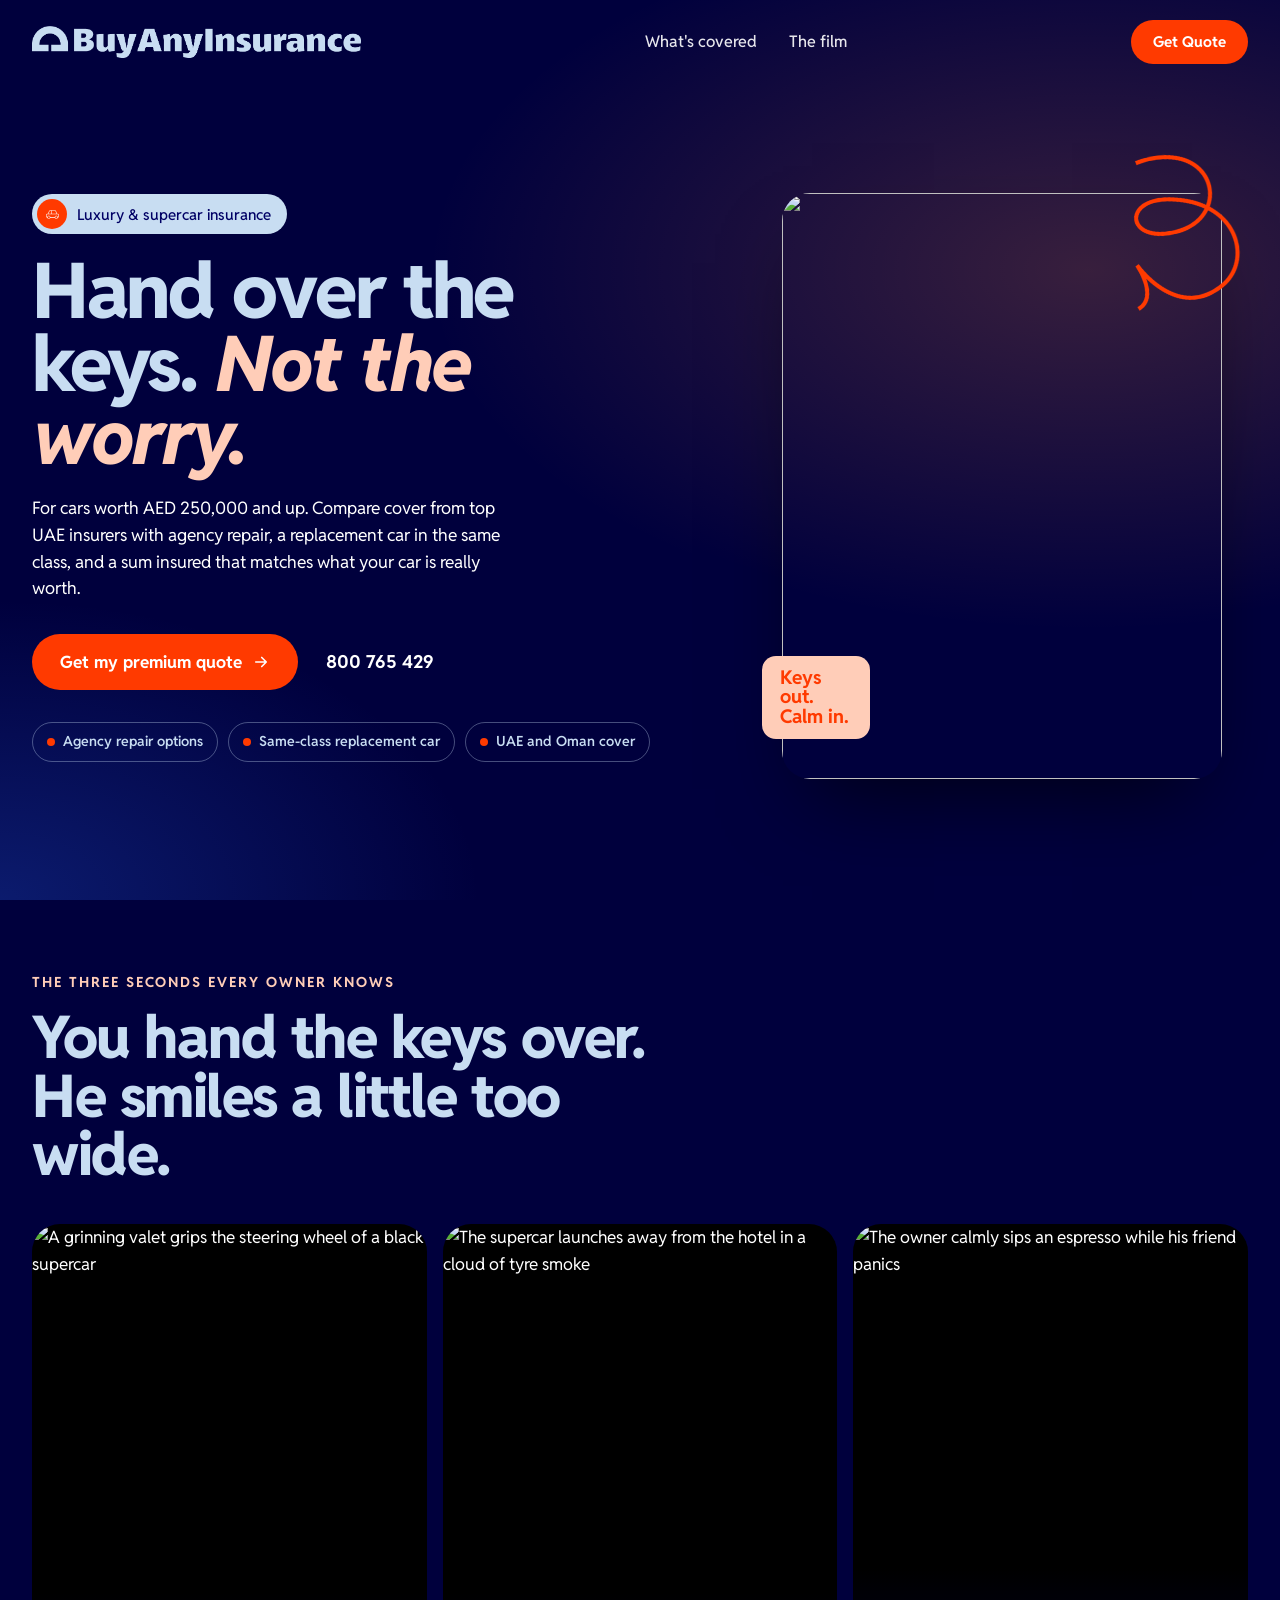
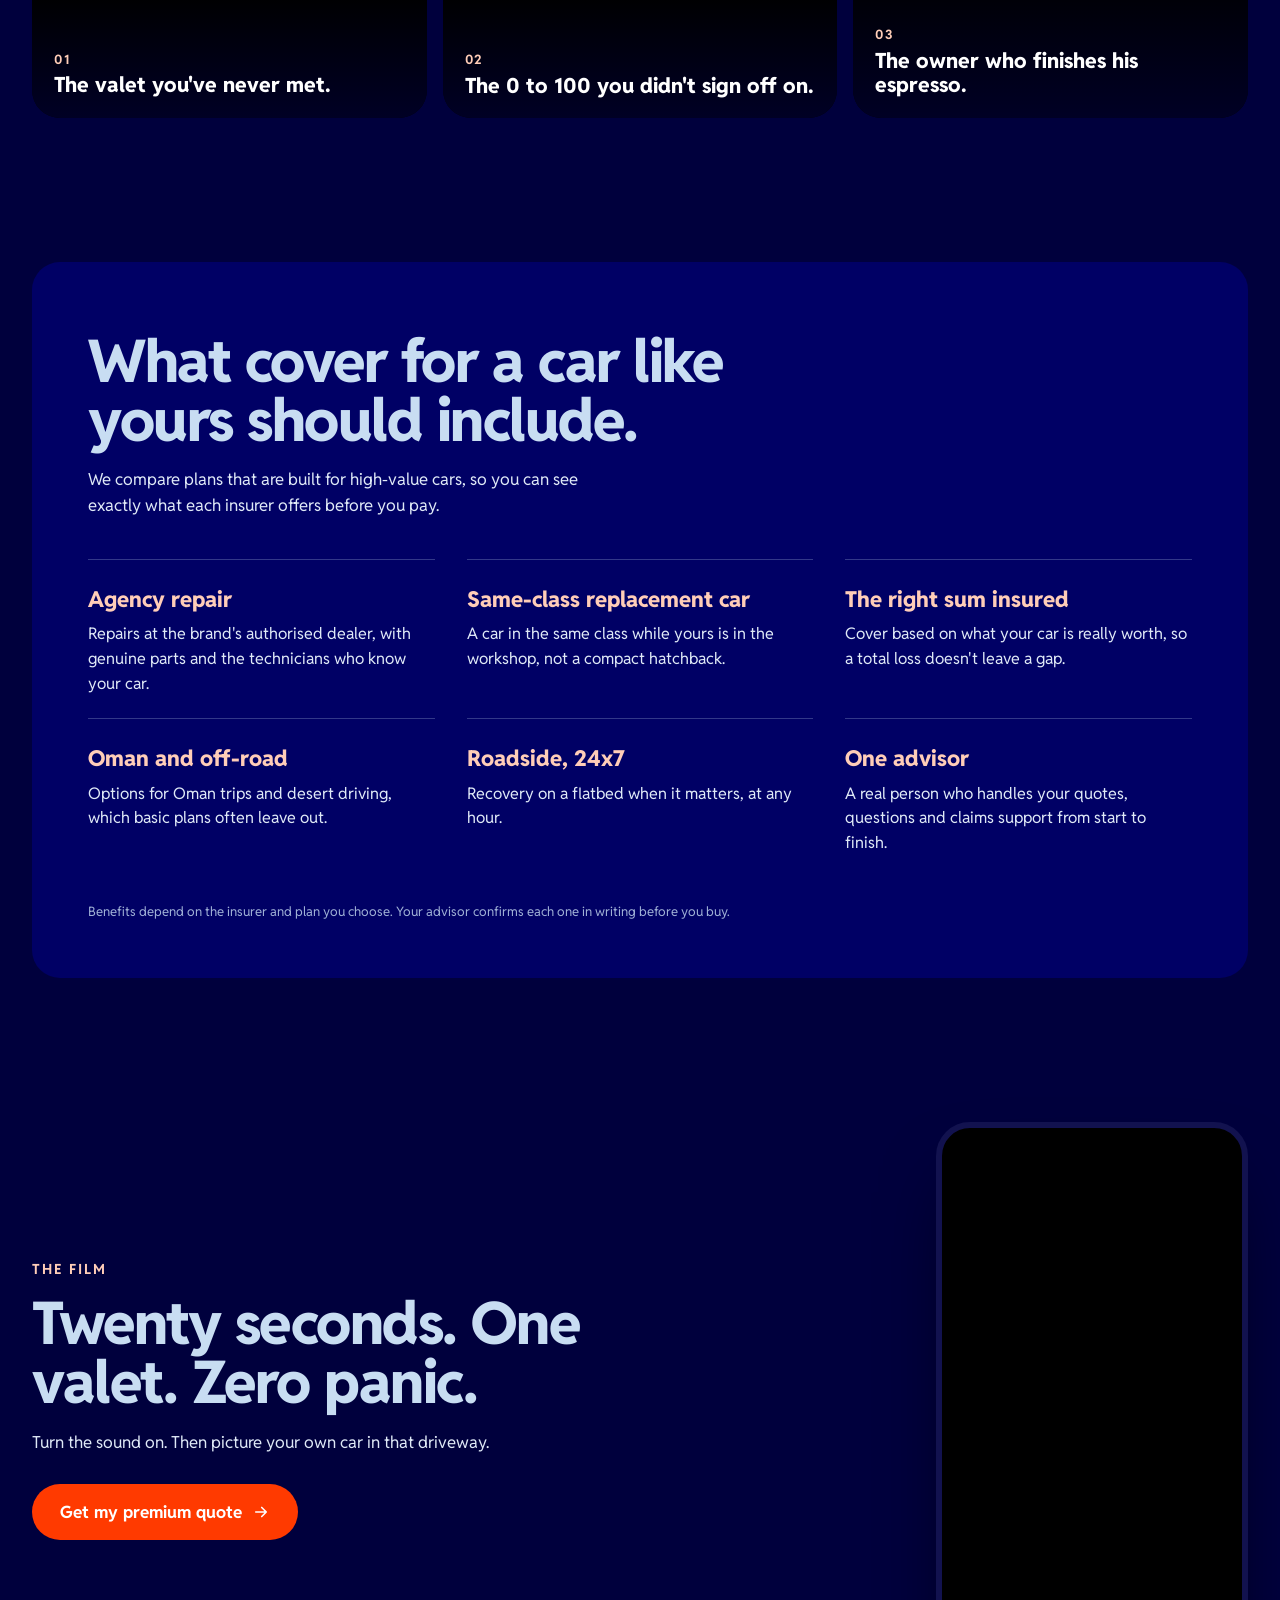
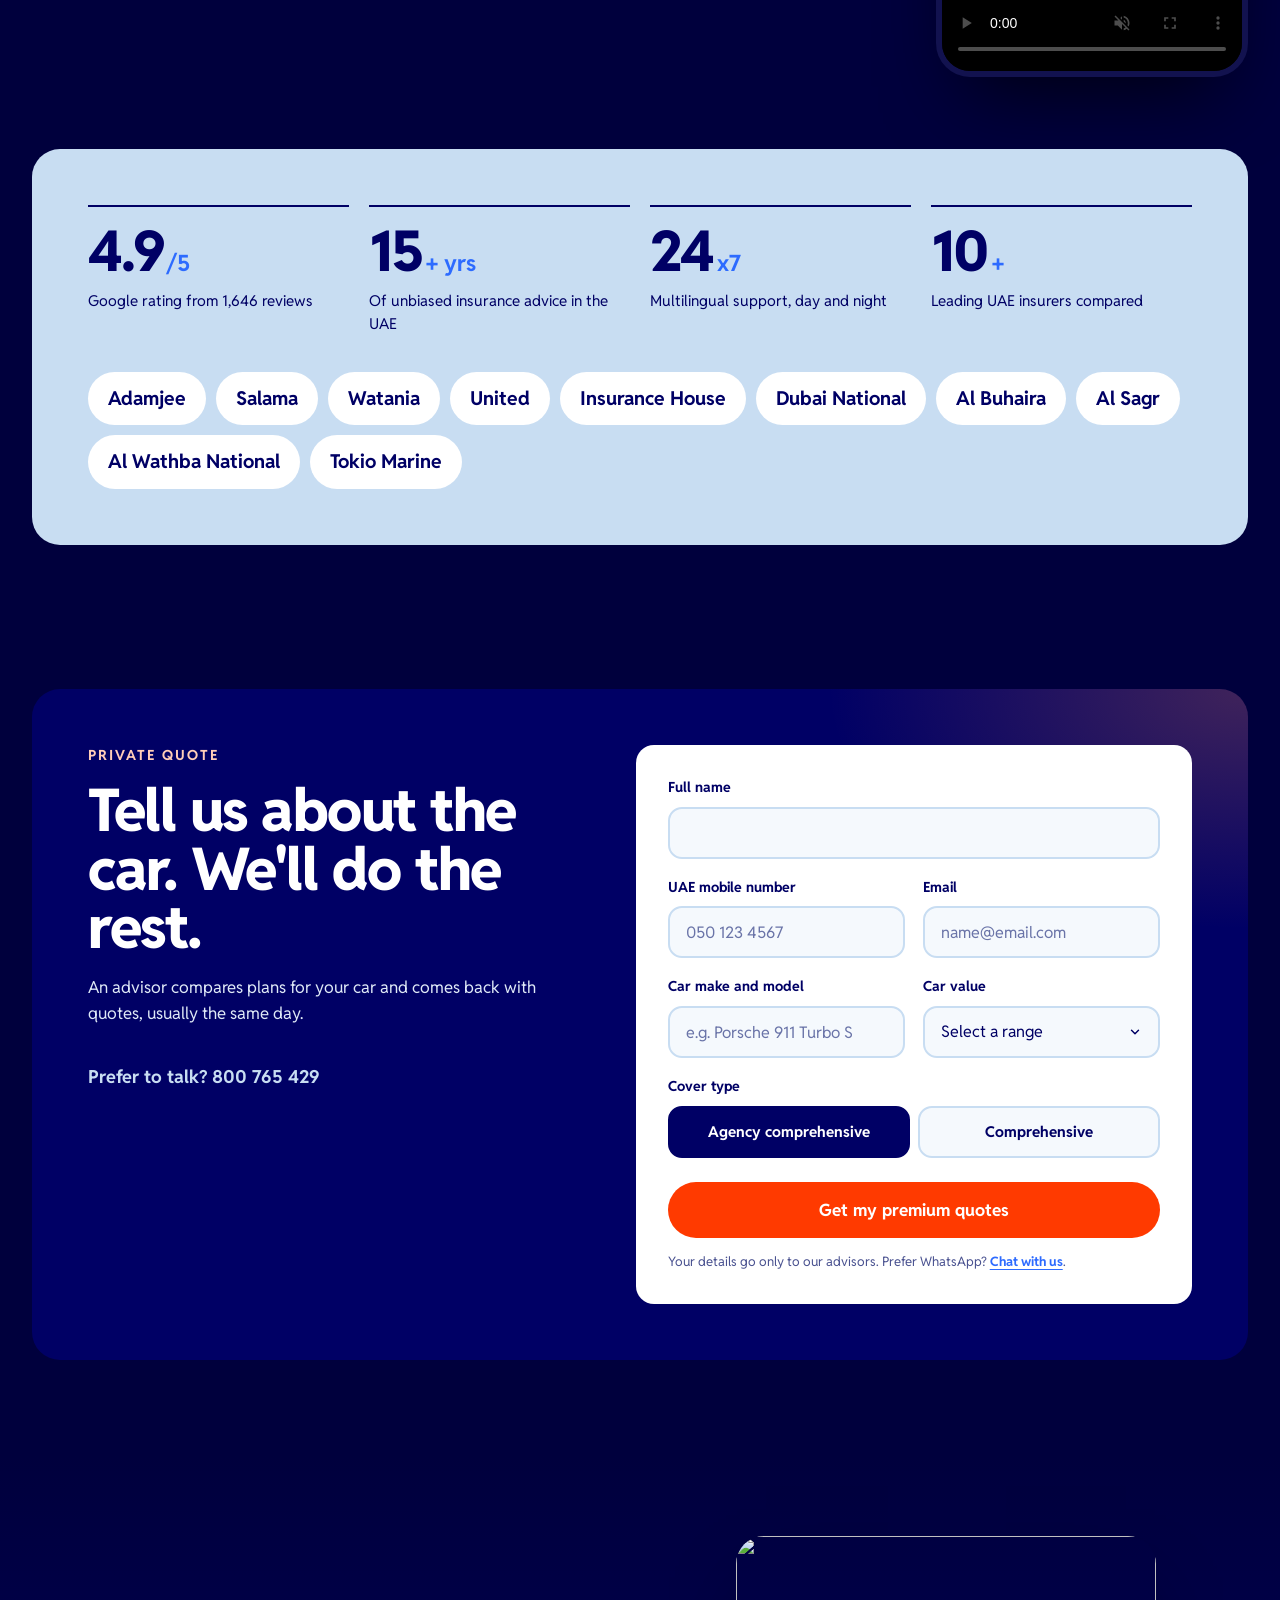
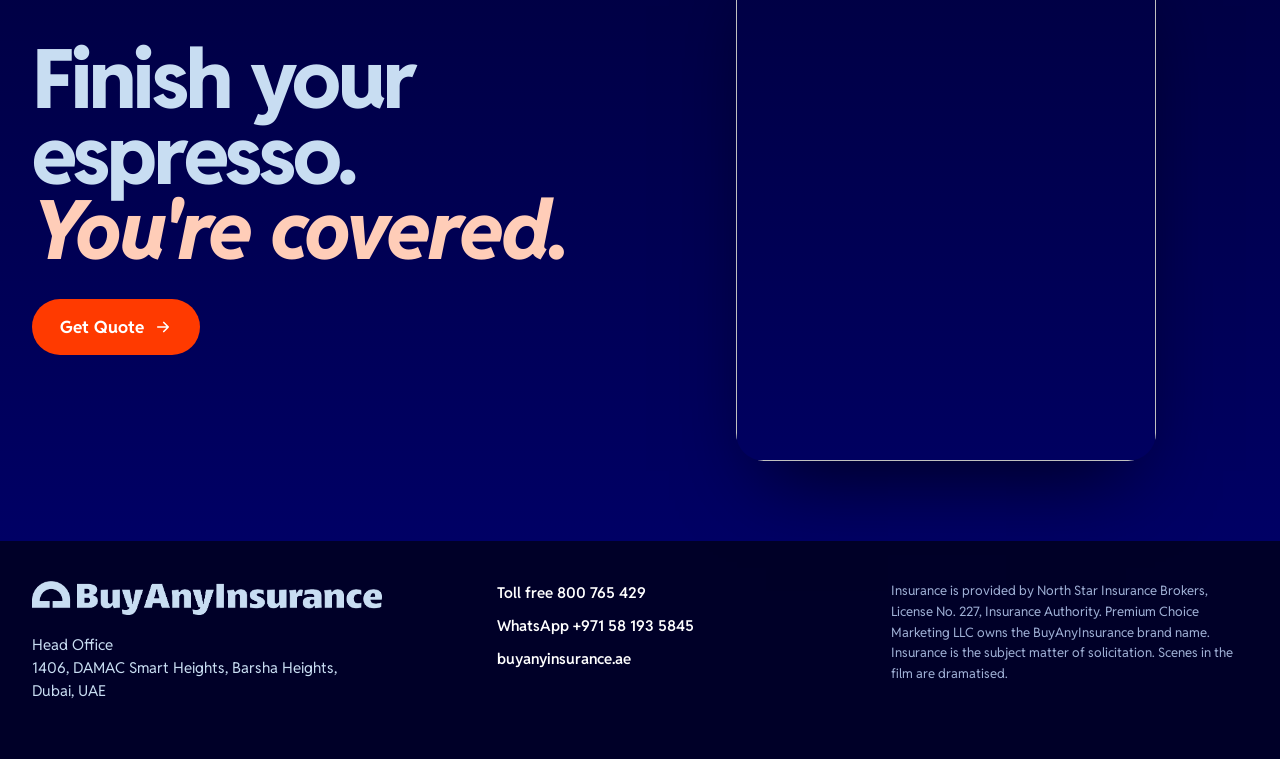
==== luxury-car-insurance.html @ db0222c8 "Add luxury car insurance landing page (/luxury-car-insurance) New 'The Valet' campaign page with car" ====
<!doctype html>
<html lang="en" class="no-js">
<head>
<!-- Google tag (GTM-KNGVK3FF) -->
<script async src="https://www.googletagmanager.com/gtm.js?id=GTM-KNGVK3FF"></script>
<script>
  window.dataLayer = window.dataLayer || [];
  function gtag(){dataLayer.push(arguments);}
  gtag('js', new Date());
</script>
<meta charset="utf-8">
<meta name="viewport" content="width=device-width, initial-scale=1">
<title>Luxury &amp; Supercar Insurance in the UAE | BuyAnyInsurance</title>
<meta name="description" content="Hand over the keys. Not the worry. Compare insurance for luxury and supercars in the UAE: agency repair, a same-class replacement car and cover at your car's real value. Toll free 800 765 429.">
<meta property="og:type" content="website">
<meta property="og:url" content="https://with.buyanyinsurance.ae/luxury-car-insurance">
<link rel="canonical" href="https://with.buyanyinsurance.ae/luxury-car-insurance">
<meta property="og:title" content="Hand over the keys. Not the worry. | BuyAnyInsurance">
<meta property="og:description" content="Insurance for luxury and supercars in the UAE, compared across top insurers. Toll free 800 765 429.">
<meta property="og:image" content="https://d2ol7oe51mr4n9.cloudfront.net/user_3Di5qPzoAHKv5CR6Y1cNTvrEu5O/bd5508d1-28f2-4401-8ead-2b58f5658aa9.webp">
<meta name="twitter:card" content="summary_large_image">
<meta name="theme-color" content="#00003d">
<link rel="icon" type="image/png" href="/brand/favicon.png">
<link rel="preconnect" href="https://d2ol7oe51mr4n9.cloudfront.net">
<link rel="preload" as="font" type="font/woff" href="/fonts/RedditSans-ExtraBold.woff" crossorigin>
<link rel="preload" as="font" type="font/woff" href="/fonts/RedditSans-Regular.woff" crossorigin>
<link rel="preload" as="image" href="https://d2ol7oe51mr4n9.cloudfront.net/user_3Di5qPzoAHKv5CR6Y1cNTvrEu5O/bd5508d1-28f2-4401-8ead-2b58f5658aa9.webp">
<link rel="stylesheet" href="/styles.css">
<link rel="stylesheet" href="/lux.css">
</head>
<body class="lux" data-utm-campaign="ca_nov10_luxvalet_en" data-utm-content="nov10_lux_en" data-utm-term="nov10">

<header class="nav">
  <div class="wrap nav-row">
    <a href="https://www.buyanyinsurance.ae/en" aria-label="BuyAnyInsurance home">
      <img class="nav-logo" src="/brand/logo-ice.png" alt="BuyAnyInsurance" width="1121" height="109">
    </a>
    <nav class="nav-links" aria-label="Sections">
      <a href="#cover">What's covered</a>
      <a href="#film">The film</a>
    </nav>
    <a class="nav-quote" href="#quote">Get Quote</a>
  </div>
</header>

<main>

  <!-- Hero -->
  <section class="lx-hero" aria-labelledby="hero-title">
    <div class="wrap lx-hero-grid">
      <div class="lx-hero-copy">
        <span class="chip chip--light"><span class="chip-ico chip-ico--orange"><i class="ico ico--car"></i></span>Luxury &amp; supercar insurance</span>
        <h1 id="hero-title" class="lx-h1">Hand over the keys. <em>Not the worry.</em></h1>
        <p class="lx-lede">For cars worth AED 250,000 and up. Compare cover from top UAE insurers with agency repair, a replacement car in the same class, and a sum insured that matches what your car is really worth.</p>
        <div class="hero-ctas">
          <a class="btn btn--orange" href="#quote">
            Get my premium quote
            <svg aria-hidden="true" width="18" height="18" viewBox="0 0 24 24" fill="none" stroke="currentColor" stroke-width="2.2" stroke-linecap="round" stroke-linejoin="round"><path d="M5 12h14M13 6l6 6-6 6"/></svg>
          </a>
          <a class="call" href="tel:800765429">800 765 429</a>
        </div>
        <ul class="lx-ticks" aria-label="Highlights">
          <li>Agency repair options</li>
          <li>Same-class replacement car</li>
          <li>UAE and Oman cover</li>
        </ul>
      </div>
      <div class="lx-hero-visual" aria-hidden="true">
        <img class="hero-loop lx-loop" src="/brand/loop.png" alt="" width="700" height="972">
        <div class="lx-portrait">
          <img src="https://d2ol7oe51mr4n9.cloudfront.net/user_3Di5qPzoAHKv5CR6Y1cNTvrEu5O/bd5508d1-28f2-4401-8ead-2b58f5658aa9.webp" alt="" width="752" height="1344">
        </div>
        <span class="tag tag--peach lx-tag">Keys out.<br>Calm in.</span>
      </div>
    </div>
  </section>

  <!-- The moment every owner knows -->
  <section class="block lx-moment">
    <div class="wrap">
      <p class="lx-kicker reveal">The three seconds every owner knows</p>
      <h2 class="lx-h2 reveal">You hand the keys over. He smiles a little too wide.</h2>
      <div class="lx-strip">
        <figure class="lx-frame reveal">
          <img src="https://d2ol7oe51mr4n9.cloudfront.net/user_3Di5qPzoAHKv5CR6Y1cNTvrEu5O/d583c5c6-d61a-45fc-b650-beae057633d9.webp" alt="A grinning valet grips the steering wheel of a black supercar" loading="lazy" width="752" height="1344">
          <figcaption><span>01</span>The valet you've never met.</figcaption>
        </figure>
        <figure class="lx-frame reveal">
          <img src="https://d2ol7oe51mr4n9.cloudfront.net/user_3Di5qPzoAHKv5CR6Y1cNTvrEu5O/272c4d5a-1eb8-48c1-afa6-aafc0ba076fa.webp" alt="The supercar launches away from the hotel in a cloud of tyre smoke" loading="lazy" width="752" height="1344">
          <figcaption><span>02</span>The 0 to 100 you didn't sign off on.</figcaption>
        </figure>
        <figure class="lx-frame reveal">
          <img src="https://d2ol7oe51mr4n9.cloudfront.net/user_3Di5qPzoAHKv5CR6Y1cNTvrEu5O/f05753b0-3a70-4898-8bfb-a7aa63692a84.webp" alt="The owner calmly sips an espresso while his friend panics" loading="lazy" width="752" height="1344">
          <figcaption><span>03</span>The owner who finishes his espresso.</figcaption>
        </figure>
      </div>
    </div>
  </section>

  <!-- What premium cover should include -->
  <section class="block" id="cover">
    <div class="wrap">
      <div class="card lx-cover reveal">
        <h2 class="lx-h2">What cover for a car like yours should include.</h2>
        <p class="lx-sub">We compare plans that are built for high-value cars, so you can see exactly what each insurer offers before you pay.</p>
        <ul class="lx-benefits">
          <li><h3>Agency repair</h3><p>Repairs at the brand's authorised dealer, with genuine parts and the technicians who know your car.</p></li>
          <li><h3>Same-class replacement car</h3><p>A car in the same class while yours is in the workshop, not a compact hatchback.</p></li>
          <li><h3>The right sum insured</h3><p>Cover based on what your car is really worth, so a total loss doesn't leave a gap.</p></li>
          <li><h3>Oman and off-road</h3><p>Options for Oman trips and desert driving, which basic plans often leave out.</p></li>
          <li><h3>Roadside, 24x7</h3><p>Recovery on a flatbed when it matters, at any hour.</p></li>
          <li><h3>One advisor</h3><p>A real person who handles your quotes, questions and claims support from start to finish.</p></li>
        </ul>
        <p class="lx-fine">Benefits depend on the insurer and plan you choose. Your advisor confirms each one in writing before you buy.</p>
      </div>
    </div>
  </section>

  <!-- The film -->
  <section class="block lx-film" id="film" aria-label="Campaign film">
    <div class="wrap lx-film-grid">
      <div class="reveal">
        <p class="lx-kicker">The film</p>
        <h2 class="lx-h2">Twenty seconds. One valet. Zero panic.</h2>
        <p class="lx-sub">Turn the sound on. Then picture your own car in that driveway.</p>
        <a class="btn btn--orange lx-film-cta" href="#quote">
          Get my premium quote
          <svg aria-hidden="true" width="18" height="18" viewBox="0 0 24 24" fill="none" stroke="currentColor" stroke-width="2.2" stroke-linecap="round" stroke-linejoin="round"><path d="M5 12h14M13 6l6 6-6 6"/></svg>
        </a>
      </div>
      <div class="lx-phone reveal">
        <video class="film" autoplay muted loop playsinline preload="none" controls
          poster="https://d2ol7oe51mr4n9.cloudfront.net/user_3Di5qPzoAHKv5CR6Y1cNTvrEu5O/bd5508d1-28f2-4401-8ead-2b58f5658aa9.webp"
          data-src="https://d2ol7oe51mr4n9.cloudfront.net/user_3Di5qPzoAHKv5CR6Y1cNTvrEu5O/5023f160-68fc-41ec-a952-eaa6c57b2f14.mp4"></video>
      </div>
    </div>
  </section>

  <!-- Proof -->
  <section class="block block--tight">
    <div class="wrap">
      <div class="card card--ice reveal">
        <dl class="proof lx-proof">
          <div><dt>4.9<small>/5</small></dt><dd>Google rating from 1,646 reviews</dd></div>
          <div><dt>15<small>+ yrs</small></dt><dd>Of unbiased insurance advice in the UAE</dd></div>
          <div><dt>24<small>x7</small></dt><dd>Multilingual support, day and night</dd></div>
          <div><dt>10<small>+</small></dt><dd>Leading UAE insurers compared</dd></div>
        </dl>
        <ul class="insurers lx-insurers">
          <li>Adamjee</li><li>Salama</li><li>Watania</li><li>United</li><li>Insurance House</li>
          <li>Dubai National</li><li>Al Buhaira</li><li>Al Sagr</li><li>Al Wathba National</li><li>Tokio Marine</li>
        </ul>
      </div>
    </div>
  </section>

  <!-- Quote -->
  <section class="block" id="quote">
    <div class="wrap">
      <div class="card lx-quote reveal">
        <div class="quote-copy">
          <p class="lx-kicker">Private quote</p>
          <h2 class="lx-h2">Tell us about the car. We'll do the rest.</h2>
          <p class="lx-sub">An advisor compares plans for your car and comes back with quotes, usually the same day.</p>
          <a class="call call--ice" href="tel:800765429">Prefer to talk? 800 765 429</a>
        </div>
        <form class="form" id="quote-form" data-product="luxury" novalidate>
          <div class="fields">
            <div class="field field--full"><label for="q-name">Full name</label><input id="q-name" name="name" autocomplete="name" required aria-describedby="err-name"><p class="field-error" id="err-name" hidden></p></div>
            <div class="field"><label for="q-phone">UAE mobile number</label><input id="q-phone" name="phone" type="tel" inputmode="tel" autocomplete="tel" placeholder="050 123 4567" maxlength="17" required aria-describedby="err-phone"><p class="field-error" id="err-phone" hidden></p></div>
            <div class="field"><label for="q-email">Email</label><input id="q-email" name="email" type="email" inputmode="email" autocomplete="email" autocapitalize="off" spellcheck="false" placeholder="name@email.com" maxlength="160" required aria-describedby="err-email"><p class="field-error" id="err-email" hidden></p></div>
            <div class="field"><label for="q-car">Car make and model</label><input id="q-car" name="car_make" autocomplete="off" placeholder="e.g. Porsche 911 Turbo S" maxlength="80" required aria-describedby="err-car"><p class="field-error" id="err-car" hidden></p></div>
            <div class="field"><label for="q-value">Car value</label>
              <select id="q-value" name="car_value" required aria-describedby="err-value">
                <option value="">Select a range</option>
                <option>AED 250k to 500k</option>
                <option>AED 500k to 1M</option>
                <option>AED 1M and above</option>
              </select>
              <p class="field-error" id="err-value" hidden></p></div>
            <fieldset class="field field--full cover-choice">
              <legend>Cover type</legend>
              <div class="seg">
                <label><input type="radio" name="cover" value="Agency comprehensive" checked><span>Agency comprehensive</span></label>
                <label><input type="radio" name="cover" value="Comprehensive"><span>Comprehensive</span></label>
              </div>
            </fieldset>
          </div>
          <p class="form-error" id="form-error" role="alert" hidden></p>
          <div class="form-done" id="form-done" role="status" hidden><h3>Thanks, we have your details.</h3><p>Your advisor will contact you shortly with quotes for your car. Need it faster? Call <a href="tel:800765429">800 765 429</a> or <a href="https://wa.me/971581935845" target="_blank" rel="noopener">WhatsApp us</a>.</p></div>
          <input type="text" name="_honey" class="hp" tabindex="-1" autocomplete="off" aria-hidden="true">
          <button type="submit" class="btn btn--orange btn--block" id="q-submit">Get my premium quotes</button>
          <p class="form-note">Your details go only to our advisors. Prefer WhatsApp? <a href="https://wa.me/971581935845" target="_blank" rel="noopener">Chat with us</a>.</p>
        </form>
      </div>
    </div>
  </section>

</main>

<footer class="footer lx-footer">
  <section class="lx-footer-hero">
    <div class="wrap footer-grid-top">
      <div>
        <p class="footer-title">Finish your espresso.<br><em>You're covered.</em></p>
        <a class="btn btn--orange" href="#quote">
          Get Quote
          <svg aria-hidden="true" width="18" height="18" viewBox="0 0 24 24" fill="none" stroke="currentColor" stroke-width="2.2" stroke-linecap="round" stroke-linejoin="round"><path d="M5 12h14M13 6l6 6-6 6"/></svg>
        </a>
      </div>
      <div class="lx-footer-card" aria-hidden="true">
        <img src="https://d2ol7oe51mr4n9.cloudfront.net/user_3Di5qPzoAHKv5CR6Y1cNTvrEu5O/f05753b0-3a70-4898-8bfb-a7aa63692a84.webp" alt="" loading="lazy" width="752" height="1344">
      </div>
    </div>
  </section>
  <div class="footer-base">
    <div class="wrap footer-grid">
      <div>
        <img class="foot-logo" src="/brand/logo-ice.png" alt="BuyAnyInsurance" width="1121" height="109">
        <p class="muted">Head Office<br>1406, DAMAC Smart Heights, Barsha Heights, Dubai, UAE</p>
      </div>
      <div class="foot-links">
        <a href="tel:800765429">Toll free 800 765 429</a>
        <a href="https://wa.me/971581935845" target="_blank" rel="noopener">WhatsApp +971 58 193 5845</a>
        <a href="https://www.buyanyinsurance.ae/en">buyanyinsurance.ae</a>
      </div>
      <p class="legal">Insurance is provided by North Star Insurance Brokers, License No. 227, Insurance Authority. Premium Choice Marketing LLC owns the BuyAnyInsurance brand name. Insurance is the subject matter of solicitation. Scenes in the film are dramatised.</p>
    </div>
  </div>
</footer>

<script src="/validate.js?v=2" defer></script>
<script src="/script.js?v=2" defer></script>
</body>
</html>
---- styles.css ----
/* ---------- Reddit Sans (brand typeface) ---------- */
@font-face { font-family: "Reddit Sans"; src: url("/fonts/RedditSans-Light.woff") format("woff"); font-weight: 300; font-display: swap; }
@font-face { font-family: "Reddit Sans"; src: url("/fonts/RedditSans-Regular.woff") format("woff"); font-weight: 400; font-display: swap; }
@font-face { font-family: "Reddit Sans"; src: url("/fonts/RedditSans-Italic.woff") format("woff"); font-weight: 400; font-style: italic; font-display: swap; }
@font-face { font-family: "Reddit Sans"; src: url("/fonts/RedditSans-Medium.woff") format("woff"); font-weight: 500; font-display: swap; }
@font-face { font-family: "Reddit Sans"; src: url("/fonts/RedditSans-SemiBold.woff") format("woff"); font-weight: 600; font-display: swap; }
@font-face { font-family: "Reddit Sans"; src: url("/fonts/RedditSans-Bold.woff") format("woff"); font-weight: 700; font-display: swap; }
@font-face { font-family: "Reddit Sans"; src: url("/fonts/RedditSans-ExtraBold.woff") format("woff"); font-weight: 800; font-display: swap; }
@font-face { font-family: "Reddit Sans"; src: url("/fonts/RedditSans-ExtraBoldItalic.woff") format("woff"); font-weight: 800; font-style: italic; font-display: swap; }
@font-face { font-family: "Reddit Sans"; src: url("/fonts/RedditSans-Black.woff") format("woff"); font-weight: 900; font-display: swap; }

/* ---------- brand palette ---------- */
:root {
  --navy: #000065;
  --blue: #2d6bff;
  --ice: #c8ddf2;
  --orange: #ff3a00;
  --peach: #ffcdb8;
  --lilac: #e1b5ff;
  --mint: #d2eeda;
  --green: #00c244;
  --forest: #0a5a3c;
  --maroon: #870a0a;
  --radius: 28px;
  --radius-sm: 18px;
  --font: "Reddit Sans", ui-sans-serif, system-ui, sans-serif;
}

*, *::before, *::after { box-sizing: border-box; }
[hidden] { display: none !important; }
html { scroll-behavior: smooth; }
body {
  margin: 0; background: #f4f8fd; color: var(--navy);
  font-family: var(--font); font-size: 17px; line-height: 1.55;
  -webkit-font-smoothing: antialiased; font-feature-settings: "tnum" 0;
}
img, video { display: block; max-width: 100%; }
a { color: inherit; text-decoration: none; }
h1, h2, h3, p, figure { margin: 0; }

.wrap { width: 100%; max-width: 1280px; margin: 0 auto; padding: 0 16px; position: relative; }
@media (min-width: 768px) { .wrap { padding: 0 32px; } }

/* ---------- type ---------- */
.h2 {
  font-weight: 800; font-size: clamp(34px, 4.6vw, 64px);
  line-height: 1; letter-spacing: -0.025em; max-width: 15ch;
}
.h2--light { color: var(--navy); }
.body-lg { margin-top: 20px; max-width: 40ch; font-size: 19px; }

/* ---------- icons (brand set, recoloured with CSS masks) ---------- */
.ico { display: inline-block; width: 1em; height: 1em; background: currentColor; -webkit-mask: var(--src) center / contain no-repeat; mask: var(--src) center / contain no-repeat; }
.ico--car { --src: url("/icons/car.svg"); }
.ico--airplane { --src: url("/icons/airplane.svg"); }
.ico--bike { --src: url("/icons/bike.svg"); }
.ico--yacht { --src: url("/icons/yacht.svg"); }
.ico--jetski { --src: url("/icons/jetski.svg"); }
.ico--wedding { --src: url("/icons/wedding.svg"); }
.ico--group { --src: url("/icons/group.svg"); }
.ico--heart { --src: url("/icons/heart.svg"); }

/* ---------- chips, tags, buttons ---------- */
.chip {
  display: inline-flex; align-items: center; gap: 10px; height: 40px; padding: 0 16px 0 5px;
  border-radius: 999px; font-size: 15px; font-weight: 500;
}
.chip--light { background: var(--ice); color: var(--navy); }
.chip-ico { width: 30px; height: 30px; border-radius: 50%; display: grid; place-items: center; font-size: 19px; }
.chip-ico--orange { background: var(--orange); color: #fff; }

.tag {
  display: inline-block; padding: 12px 18px; border-radius: 14px;
  font-weight: 700; font-size: 19px; line-height: 1.05; max-width: 9ch;
}
.tag--peach { background: var(--peach); color: var(--orange); }

.btn {
  display: inline-flex; align-items: center; justify-content: center; gap: 10px;
  height: 56px; padding: 0 28px; border: 0; border-radius: 999px; cursor: pointer;
  font: inherit; font-size: 17px; font-weight: 700;
  transition: transform 0.2s, background 0.2s, color 0.2s;
}
.btn svg { transition: transform 0.3s; }
.btn:hover { transform: translateY(-1px); }
.btn:hover svg { transform: translateX(4px); }
.btn:active { transform: translateY(1px); }
.btn--orange { background: var(--orange); color: #fff; }
.btn--orange:hover { background: #ff5a26; }
.btn--navy { background: var(--navy); color: #fff; }
.btn--navy:hover { background: #1a1a8a; }
.btn--block { width: 100%; }

.call { display: inline-flex; align-items: center; min-height: 44px; font-weight: 700; font-size: 18px; font-variant-numeric: tabular-nums; }
.call { background-image: linear-gradient(currentColor, currentColor); background-size: 0% 2px; background-position: 0 85%; background-repeat: no-repeat; transition: background-size 0.3s; }
.call:hover { background-size: 100% 2px; }
.call--ice { margin-top: 28px; color: var(--ice); }

/* ---------- nav ---------- */
.nav { position: absolute; inset: 0 0 auto 0; z-index: 30; color: #fff; }
.nav-row { height: 84px; display: flex; align-items: center; justify-content: space-between; gap: 20px; }
.nav-logo { height: 24px; width: auto; }
@media (min-width: 768px) { .nav-logo { height: 32px; } }
.nav-links { display: none; gap: 32px; font-size: 16px; font-weight: 500; }
.nav-links a { opacity: 0.9; } .nav-links a:hover { opacity: 1; text-decoration: underline; text-underline-offset: 6px; }
@media (min-width: 900px) { .nav-links { display: flex; } }
.nav-quote {
  white-space: nowrap; flex-shrink: 0;
  display: inline-flex; align-items: center; height: 44px; padding: 0 22px; border-radius: 999px;
  background: var(--navy); color: #fff; font-weight: 700; font-size: 15px; transition: background 0.2s;
}
.nav-quote:hover { background: var(--orange); }

/* ---------- hero: brand layout ---------- */
.footer-stage { position: relative; overflow: hidden; isolation: isolate; }
.layer { position: absolute; inset: 0; width: 100%; height: 100%; object-fit: cover; object-position: center 40%; }
.layer--bg { z-index: 0; }

.hero { position: relative; background: var(--blue); overflow: hidden; }
.hero-grid {
  display: grid; gap: 56px; align-items: center;
  padding-top: 120px; padding-bottom: 72px; min-height: min(100svh, 940px);
}
@media (min-width: 1000px) { .hero-grid { grid-template-columns: 0.9fr 1.1fr; gap: 48px; padding-top: 112px; } }
.hero-h1 {
  margin-top: 20px; font-weight: 800; font-size: clamp(46px, 6.2vw, 96px);
  line-height: 0.94; letter-spacing: -0.03em; max-width: 11ch; color: var(--ice);
}
.hero-lede { margin-top: 22px; max-width: 36ch; font-size: clamp(17px, 1.4vw, 20px); color: #fff; }
.hero-ctas { margin-top: 32px; display: flex; flex-wrap: wrap; align-items: center; gap: 14px 28px; }
.hero .call { color: #fff; }

.hero-visual { position: relative; padding: 88px 0 56px; }
.hero-card {
  position: relative; z-index: 1; aspect-ratio: 16 / 10; border-radius: var(--radius); overflow: hidden;
  background: var(--navy); box-shadow: 0 30px 60px -30px rgba(0,0,60,0.6);
}
.hero-card img { width: 100%; height: 100%; object-fit: cover; object-position: center 45%; }
.hero-loop { position: absolute; z-index: 3; width: clamp(64px, 8.5vw, 124px); height: auto; right: 5%; top: 0; pointer-events: none; transform: rotate(-8deg); animation: loop-in 1s cubic-bezier(.2,.7,.2,1) 0.2s both; }
@keyframes loop-in { from { opacity: 0; transform: rotate(-20deg) scale(0.85); } to { opacity: 1; transform: rotate(-8deg) scale(1); } }
.hero-tag { position: absolute; z-index: 2; left: -18px; top: 36%; }
.hero-chip { position: absolute; z-index: 2; right: 24px; bottom: 28px; box-shadow: 0 10px 24px -12px rgba(0,0,60,0.6); }
.tag--navy { background: var(--navy); color: var(--peach); }
@media (max-width: 999px) {
  .hero-visual { padding: 52px 0 40px; }
  .hero-tag { left: -6px; top: auto; bottom: 64px; font-size: 16px; }
  .hero-loop { width: 60px; right: 18px; top: 0; }
}

/* ---------- blocks and cards ---------- */
.block { padding: 48px 0; }
@media (min-width: 900px) { .block { padding: 72px 0; } }
.block--tight { padding-top: 0; }

.card { position: relative; border-radius: var(--radius); padding: 32px 24px; overflow: hidden; }
@media (min-width: 768px) { .card { padding: 56px; } }
.card--ice { background: var(--ice); color: var(--navy); }
.card--blue { background: var(--blue); color: var(--ice); }
.card--mint { background: var(--mint); color: var(--forest); }
.card--peach { background: var(--peach); color: var(--navy); }
.card--lilac { background: var(--lilac); color: var(--forest); }
.card--navy { background: var(--navy); color: #fff; }

/* statement */
.statement-card { min-height: 520px; }
.statement { position: relative; z-index: 1; font-weight: 800; font-size: clamp(44px, 7vw, 108px); line-height: 0.95; letter-spacing: -0.035em; }
.proof { position: relative; z-index: 1; margin: 64px 0 0; display: grid; grid-template-columns: repeat(2, 1fr); gap: 28px 20px; }
@media (min-width: 900px) { .proof { grid-template-columns: repeat(4, 1fr); } }
.proof div { border-top: 2px solid var(--navy); padding-top: 16px; }
.proof dt { font-weight: 800; font-size: clamp(40px, 4.4vw, 64px); line-height: 1; letter-spacing: -0.03em; font-variant-numeric: tabular-nums; }
.proof dt small { font-size: 0.4em; font-weight: 700; letter-spacing: 0; margin: 0 3px; color: var(--blue); }
.proof dd { margin: 10px 0 0; max-width: 24ch; font-size: 15px; }

/* doodle (brand element), drawn on scroll */
.doodle { position: absolute; pointer-events: none; }
.doodle path { stroke: var(--orange); stroke-width: 48; stroke-dasharray: 1; stroke-dashoffset: var(--draw, 0); }
.doodle--quote { width: clamp(180px, 18vw, 260px); left: auto; right: -40px; bottom: -150px; z-index: 0; }
@media (max-width: 767px) { .statement { font-size: 38px; } }

/* film */
.film-head { margin-bottom: 36px; }
.film-frame {
  box-shadow: 0 30px 60px -30px rgba(0,0,60,0.45);
  position: relative; width: min(1216px, calc(100% - 32px)); margin: 0 auto;
  aspect-ratio: 16 / 9; overflow: hidden; border-radius: var(--radius); background: var(--navy);
  clip-path: inset(var(--mask, 10%) round var(--radius));
}
@media (min-width: 768px) { .film-frame { width: min(1216px, calc(100% - 64px)); } }
.film { width: 100%; height: 100%; object-fit: cover; }

/* steps */
.steps { list-style: none; margin: 36px 0 0; padding: 0; display: grid; gap: 16px; }
@media (min-width: 900px) { .steps { grid-template-columns: repeat(3, 1fr); } }
.steps .card { min-height: 300px; display: flex; flex-direction: column; justify-content: space-between; gap: 40px; padding: 32px; }
.step-n { font-weight: 800; font-size: 22px; font-variant-numeric: tabular-nums; }
.steps h3 { font-weight: 800; font-size: clamp(28px, 2.6vw, 38px); line-height: 1; letter-spacing: -0.02em; }
.steps p { margin-top: 12px; font-size: 16px; max-width: 32ch; }

/* why */
.why-grid { display: grid; gap: 16px; }
@media (min-width: 1000px) { .why-grid { grid-template-columns: 1fr 1.25fr; } }
.card--art { padding: 0; align-self: stretch; min-height: 0; aspect-ratio: 1 / 1; background: linear-gradient(180deg, #2b6cfe 50%, #000266 50%); }
@media (min-width: 1000px) { .card--art { aspect-ratio: auto; } }
.card--art img { width: 100%; height: 100%; object-fit: contain; object-position: center; }
.card--art figcaption { position: absolute; left: 32px; top: 28px; color: var(--navy); font-weight: 800; font-size: clamp(32px, 3.4vw, 48px); line-height: 0.95; letter-spacing: -0.02em; }
.why-list { list-style: none; margin: 40px 0 0; padding: 0; display: grid; gap: 0; }
@media (min-width: 640px) { .why-list { grid-template-columns: 1fr 1fr; column-gap: 32px; } }
.why-list li { padding: 20px 0; border-top: 1px solid rgba(200,221,242,0.3); }
.why-list h3 { font-weight: 800; font-size: 22px; color: var(--ice); }
.why-list p { margin-top: 6px; font-size: 16px; color: #dfe9f7; }

/* insurers */
.insurers { list-style: none; margin: 40px 0 0; padding: 0; display: flex; flex-wrap: wrap; gap: 10px; }
.insurers li { padding: 12px 20px; border-radius: 999px; background: rgba(255,255,255,0.55); font-weight: 700; font-size: clamp(16px, 1.5vw, 20px); color: var(--forest); }

/* quote */
.quote-card { display: grid; gap: 40px; align-items: start; }
@media (min-width: 1000px) { .quote-card { grid-template-columns: 1fr 1.15fr; gap: 64px; } }
.quote-copy { position: relative; z-index: 1; }
.quote-card .h2 { color: #fff; }
.form { position: relative; z-index: 1; background: #fff; color: var(--navy); border-radius: var(--radius-sm); padding: 24px; }
@media (min-width: 768px) { .form { padding: 32px; } }
.fields { display: grid; gap: 18px; }
@media (min-width: 560px) { .fields { grid-template-columns: 1fr 1fr; } }
.field { display: flex; flex-direction: column; gap: 8px; }
.field label { font-size: 14px; font-weight: 700; }
.field input, .field select {
  height: 52px; width: 100%; padding: 0 16px; border-radius: 14px;
  border: 2px solid var(--ice); background: #f5f9fd; color: var(--navy);
  font: inherit; font-size: 16px; outline: none; transition: border-color 0.2s, box-shadow 0.2s;
}
.field input::placeholder { color: #6a74a8; }
.field input:focus, .field select:focus { border-color: var(--blue); box-shadow: 0 0 0 3px rgba(45,107,255,0.25); }
.form-error { margin-top: 14px; font-size: 14px; color: var(--maroon); font-weight: 600; }
.form .btn { margin-top: 24px; }
.form-note { margin-top: 14px; font-size: 13px; color: #4a5290; }

/* ---------- footer ---------- */
.footer { position: relative; margin-top: 48px; color: #fff; }
.footer-hero { background: var(--blue); }
.footer-grid-top { display: grid; gap: 40px; align-items: center; padding-top: 80px; padding-bottom: 80px; }
@media (min-width: 1000px) { .footer-grid-top { grid-template-columns: 1fr 1.1fr; gap: 64px; } }
.footer-title { font-weight: 800; font-size: clamp(44px, 6.4vw, 100px); line-height: 0.92; letter-spacing: -0.035em; color: var(--ice); margin-bottom: 32px; }
.footer-card { aspect-ratio: 16 / 10; border-radius: var(--radius); overflow: hidden; box-shadow: 0 30px 60px -30px rgba(0,0,60,0.6); }
.footer-card img { width: 100%; height: 100%; object-fit: cover; object-position: center 40%; }
.footer-base { background: var(--navy); }
.footer-grid { display: grid; gap: 36px; padding-top: 40px; padding-bottom: 56px; }
@media (min-width: 900px) { .footer-grid { grid-template-columns: 1.2fr 1fr 1fr; } }
.foot-logo { height: 34px; width: auto; }
.muted { margin-top: 18px; max-width: 34ch; font-size: 15px; color: var(--ice); }
.foot-links { display: grid; gap: 10px; align-content: start; font-size: 15px; font-weight: 600; }
.foot-links a:hover { text-decoration: underline; }
.legal { font-size: 13px; line-height: 1.6; color: #9fb0d6; }

/* ---------- reveal ---------- */
.reveal { transform: translateY(28px); opacity: 0.001; transition: transform 0.9s cubic-bezier(.2,.7,.2,1), opacity 0.9s; }
.reveal.is-in, .no-js .reveal { transform: none; opacity: 1; }

@media (prefers-reduced-motion: reduce) {
  html { scroll-behavior: auto; }
  .reveal { transform: none !important; opacity: 1 !important; transition: none; }
  [data-parallax-title] { transform: none !important; }
  .film-frame { clip-path: inset(0 round var(--radius)) !important; }
  .doodle path { stroke-dashoffset: 0 !important; }
  .hero-loop { animation: none; }
  .tile:hover, .btn:hover { transform: none; }
}

/* ---------- form states ---------- */
.hp { position: absolute; left: -9999px; width: 1px; height: 1px; opacity: 0; }
.form-done { padding: 8px 0; }
.form-done h3 { font-weight: 800; font-size: 28px; line-height: 1.1; color: var(--navy); }
.form-done p { margin-top: 10px; font-size: 16px; }
.form-done a, .form-note a { color: var(--blue); font-weight: 700; text-decoration: underline; text-underline-offset: 3px; }
.btn[disabled] { opacity: 0.7; cursor: progress; }

/* ---------- quote form: full-width fields and cover toggle ---------- */
@media (min-width: 560px) { .field--full { grid-column: 1 / -1; } }
.cover-choice { border: 0; margin: 0; padding: 0; min-width: 0; }
.cover-choice legend { font-size: 14px; font-weight: 700; padding: 0; margin-bottom: 8px; }
.seg { display: grid; grid-template-columns: 1fr 1fr; gap: 8px; }
.seg label { position: relative; cursor: pointer; }
.seg input { position: absolute; opacity: 0; inset: 0; }
.seg span {
  display: flex; align-items: center; justify-content: center; height: 52px; border-radius: 14px;
  border: 2px solid var(--ice); background: #f5f9fd; color: var(--navy); font-weight: 700; font-size: 16px;
  transition: background 0.2s, border-color 0.2s, color 0.2s;
}
.seg input:checked + span { background: var(--navy); border-color: var(--navy); color: #fff; }
.seg input:focus-visible + span { box-shadow: 0 0 0 3px rgba(45,107,255,0.35); }

/* ---------- field validation ---------- */
.field-error { margin: 2px 0 0; font-size: 13px; font-weight: 600; color: #b3261e; line-height: 1.35; }
.field-error button { padding: 0; border: 0; background: none; font: inherit; color: var(--blue); text-decoration: underline; text-underline-offset: 3px; cursor: pointer; }
.field input[aria-invalid="true"] { border-color: #d93025; background: #fff6f5; }
.field input[aria-invalid="true"]:focus { box-shadow: 0 0 0 3px rgba(217,48,37,0.2); }
---- lux.css ----
/* Luxury landing page (/luxury-car-insurance). Builds on styles.css with a darker, golden-hour palette. */
.lux { --night: #00003d; --night-2: #000065; --warm: #ffcdb8; background: var(--night); color: #fff; }
.lux .nav-quote { background: var(--orange); }
.lux .nav-quote:hover { background: #ff5a26; }

.lx-kicker { font-size: 14px; font-weight: 700; letter-spacing: 0.14em; text-transform: uppercase; color: var(--warm); }
.lx-h2 { margin-top: 14px; font-weight: 800; font-size: clamp(34px, 4.6vw, 64px); line-height: 1; letter-spacing: -0.025em; max-width: 17ch; }
.lx-sub { margin-top: 18px; max-width: 46ch; font-size: clamp(16px, 1.3vw, 19px); color: #dfe9f7; }
.lx-h1 em, .lx-footer .footer-title em { font-style: italic; font-weight: 800; color: var(--warm); }

/* hero */
.lx-hero { position: relative; overflow: hidden; background:
  radial-gradient(1100px 600px at 85% 30%, rgba(255,140,60,0.22), transparent 60%),
  radial-gradient(800px 500px at 0% 100%, rgba(45,107,255,0.25), transparent 60%), var(--night); }
.lx-hero-grid { display: grid; gap: 40px; align-items: center; padding-top: 112px; padding-bottom: 64px; min-height: min(100svh, 980px); }
@media (min-width: 1000px) { .lx-hero-grid { grid-template-columns: 1.15fr 0.85fr; gap: 56px; padding-top: 120px; } }
.lx-h1 { margin-top: 20px; font-weight: 800; font-size: clamp(44px, 6vw, 92px); line-height: 0.95; letter-spacing: -0.03em; max-width: 12ch; color: var(--ice); }
.lx-lede { margin-top: 22px; max-width: 44ch; font-size: clamp(17px, 1.35vw, 20px); color: #fff; }
.lx-hero .call { color: #fff; }
.lx-ticks { list-style: none; margin: 32px 0 0; padding: 0; display: flex; flex-wrap: wrap; gap: 10px; }
.lx-ticks li { display: inline-flex; align-items: center; gap: 8px; padding: 8px 14px; border-radius: 999px; border: 1px solid rgba(200,221,242,0.35); font-size: 14px; font-weight: 600; color: var(--ice); }
.lx-ticks li::before { content: ""; width: 8px; height: 8px; border-radius: 50%; background: var(--orange); }

.lx-hero-visual { position: relative; padding: 40px 0 24px; justify-self: center; width: min(100%, 440px); }
.lx-portrait { position: relative; z-index: 1; aspect-ratio: 4 / 5; border-radius: var(--radius); overflow: hidden; box-shadow: 0 40px 80px -30px rgba(0,0,0,0.7); }
@media (min-width: 1000px) { .lx-portrait { aspect-ratio: 3 / 4; } }
.lx-portrait img { width: 100%; height: 100%; object-fit: cover; object-position: center 35%; }
.lx-loop { right: -14px; top: 0; }
.lx-tag { position: absolute; z-index: 2; left: -20px; bottom: 64px; }
@media (max-width: 999px) {
  .lx-hero-visual { width: min(100%, 360px); padding-top: 32px; }
  .lx-tag { left: -8px; bottom: 44px; font-size: 16px; }
  .lx-loop { width: 56px; right: -6px; }
}

/* three-frame story */
.lx-moment .lx-h2 { color: var(--ice); }
.lx-strip { margin-top: 40px; display: grid; gap: 16px; }
@media (min-width: 760px) { .lx-strip { grid-template-columns: repeat(3, 1fr); } }
.lx-frame { position: relative; border-radius: var(--radius); overflow: hidden; aspect-ratio: 4 / 5; background: #000; }
.lx-frame img { width: 100%; height: 100%; object-fit: cover; object-position: center 40%; transition: transform 1.2s cubic-bezier(.2,.7,.2,1); }
.lx-frame:hover img { transform: scale(1.04); }
.lx-frame figcaption { position: absolute; inset: auto 0 0 0; padding: 60px 22px 20px; background: linear-gradient(transparent, rgba(0,0,40,0.92)); font-weight: 800; font-size: 21px; line-height: 1.15; }
.lx-frame figcaption span { display: block; margin-bottom: 6px; font-size: 13px; font-weight: 700; letter-spacing: 0.12em; color: var(--warm); }

/* benefits */
.lx-cover { background: var(--night-2); color: #fff; }
.lx-cover .lx-h2 { color: var(--ice); }
.lx-benefits { list-style: none; margin: 40px 0 0; padding: 0; display: grid; gap: 0 32px; }
@media (min-width: 700px) { .lx-benefits { grid-template-columns: 1fr 1fr; } }
@media (min-width: 1100px) { .lx-benefits { grid-template-columns: repeat(3, 1fr); } }
.lx-benefits li { padding: 22px 0; border-top: 1px solid rgba(200,221,242,0.25); }
.lx-benefits h3 { font-weight: 800; font-size: 22px; color: var(--warm); }
.lx-benefits p { margin-top: 6px; font-size: 16px; color: #dfe9f7; max-width: 36ch; }
.lx-fine { margin-top: 24px; font-size: 13px; color: #9fb0d6; }

/* film */
.lx-film-grid { display: grid; gap: 40px; align-items: center; }
@media (min-width: 900px) { .lx-film-grid { grid-template-columns: 1fr auto; gap: 72px; } }
.lx-film .lx-h2 { color: var(--ice); }
.lx-film-cta { margin-top: 28px; }
.lx-phone { width: min(100%, 380px); justify-self: center; aspect-ratio: 9 / 16; border-radius: 34px; overflow: hidden; background: #000; border: 6px solid #12124f; box-shadow: 0 40px 80px -30px rgba(0,0,0,0.8); }
.lx-phone .film { width: 100%; height: 100%; object-fit: cover; }

/* proof */
.lx-proof { margin-top: 0; }
.lx-insurers { margin-top: 36px; }
.lx-insurers li { background: #fff; color: var(--navy); }

/* quote */
.lx-quote { display: grid; gap: 40px; align-items: start; background:
  radial-gradient(700px 400px at 100% 0%, rgba(255,140,60,0.25), transparent 60%), var(--night-2); }
@media (min-width: 1000px) { .lx-quote { grid-template-columns: 1fr 1.15fr; gap: 64px; } }
.lx-quote .lx-h2 { color: #fff; }
.field select { appearance: none; -webkit-appearance: none; cursor: pointer;
  background-image: url("data:image/svg+xml,%3Csvg xmlns='http://www.w3.org/2000/svg' width='14' height='14' viewBox='0 0 24 24' fill='none' stroke='%23000065' stroke-width='2.5' stroke-linecap='round' stroke-linejoin='round'%3E%3Cpath d='M6 9l6 6 6-6'/%3E%3C/svg%3E");
  background-repeat: no-repeat; background-position: right 16px center; padding-right: 40px; }
.field select[aria-invalid="true"] { border-color: #d93025; background-color: #fff6f5; }
.lux .seg span { font-size: 15px; text-align: center; padding: 0 8px; line-height: 1.15; }

/* footer */
.lx-footer { margin-top: 24px; }
.lx-footer-hero { background: linear-gradient(180deg, var(--night), var(--night-2)); }
.lx-footer-card { width: min(100%, 420px); justify-self: center; aspect-ratio: 4 / 5; border-radius: var(--radius); overflow: hidden; box-shadow: 0 40px 80px -30px rgba(0,0,0,0.7); }
.lx-footer-card img { width: 100%; height: 100%; object-fit: cover; object-position: center 30%; }
.lux .footer-base { background: #000028; }
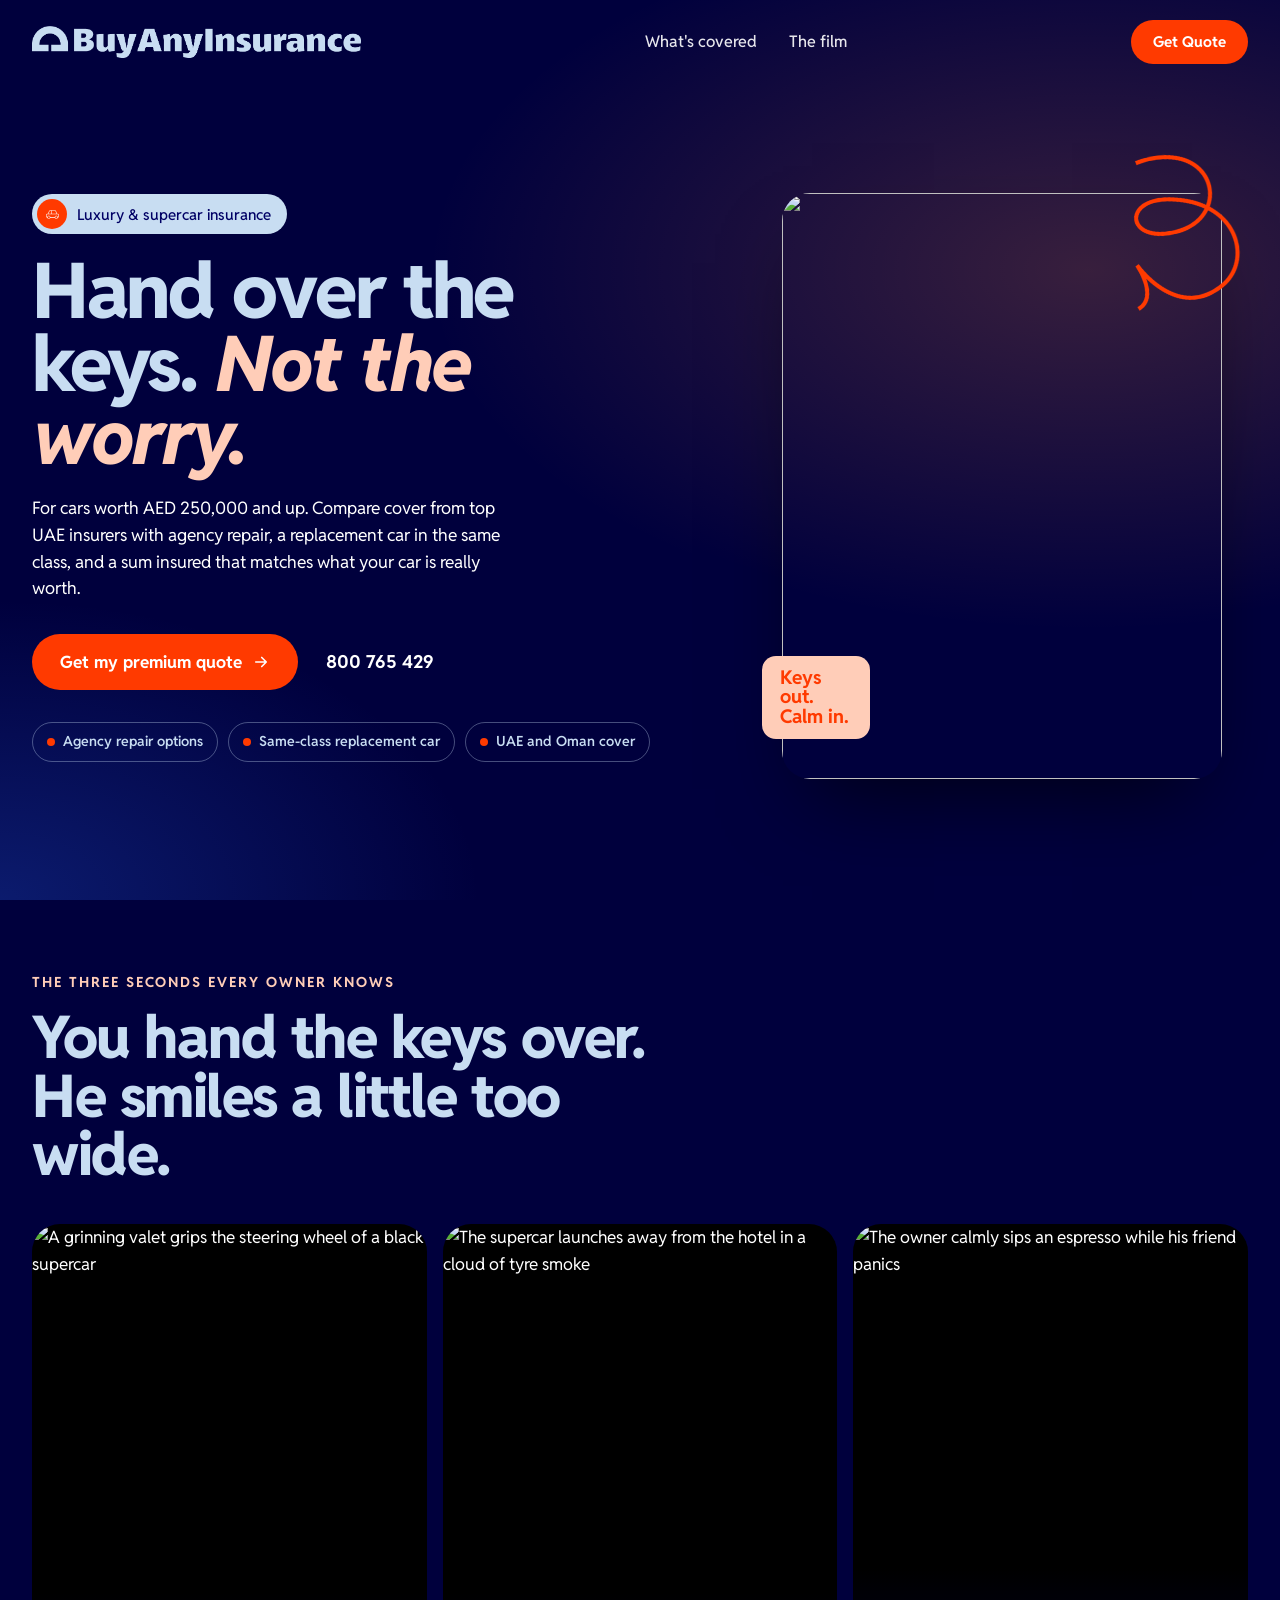
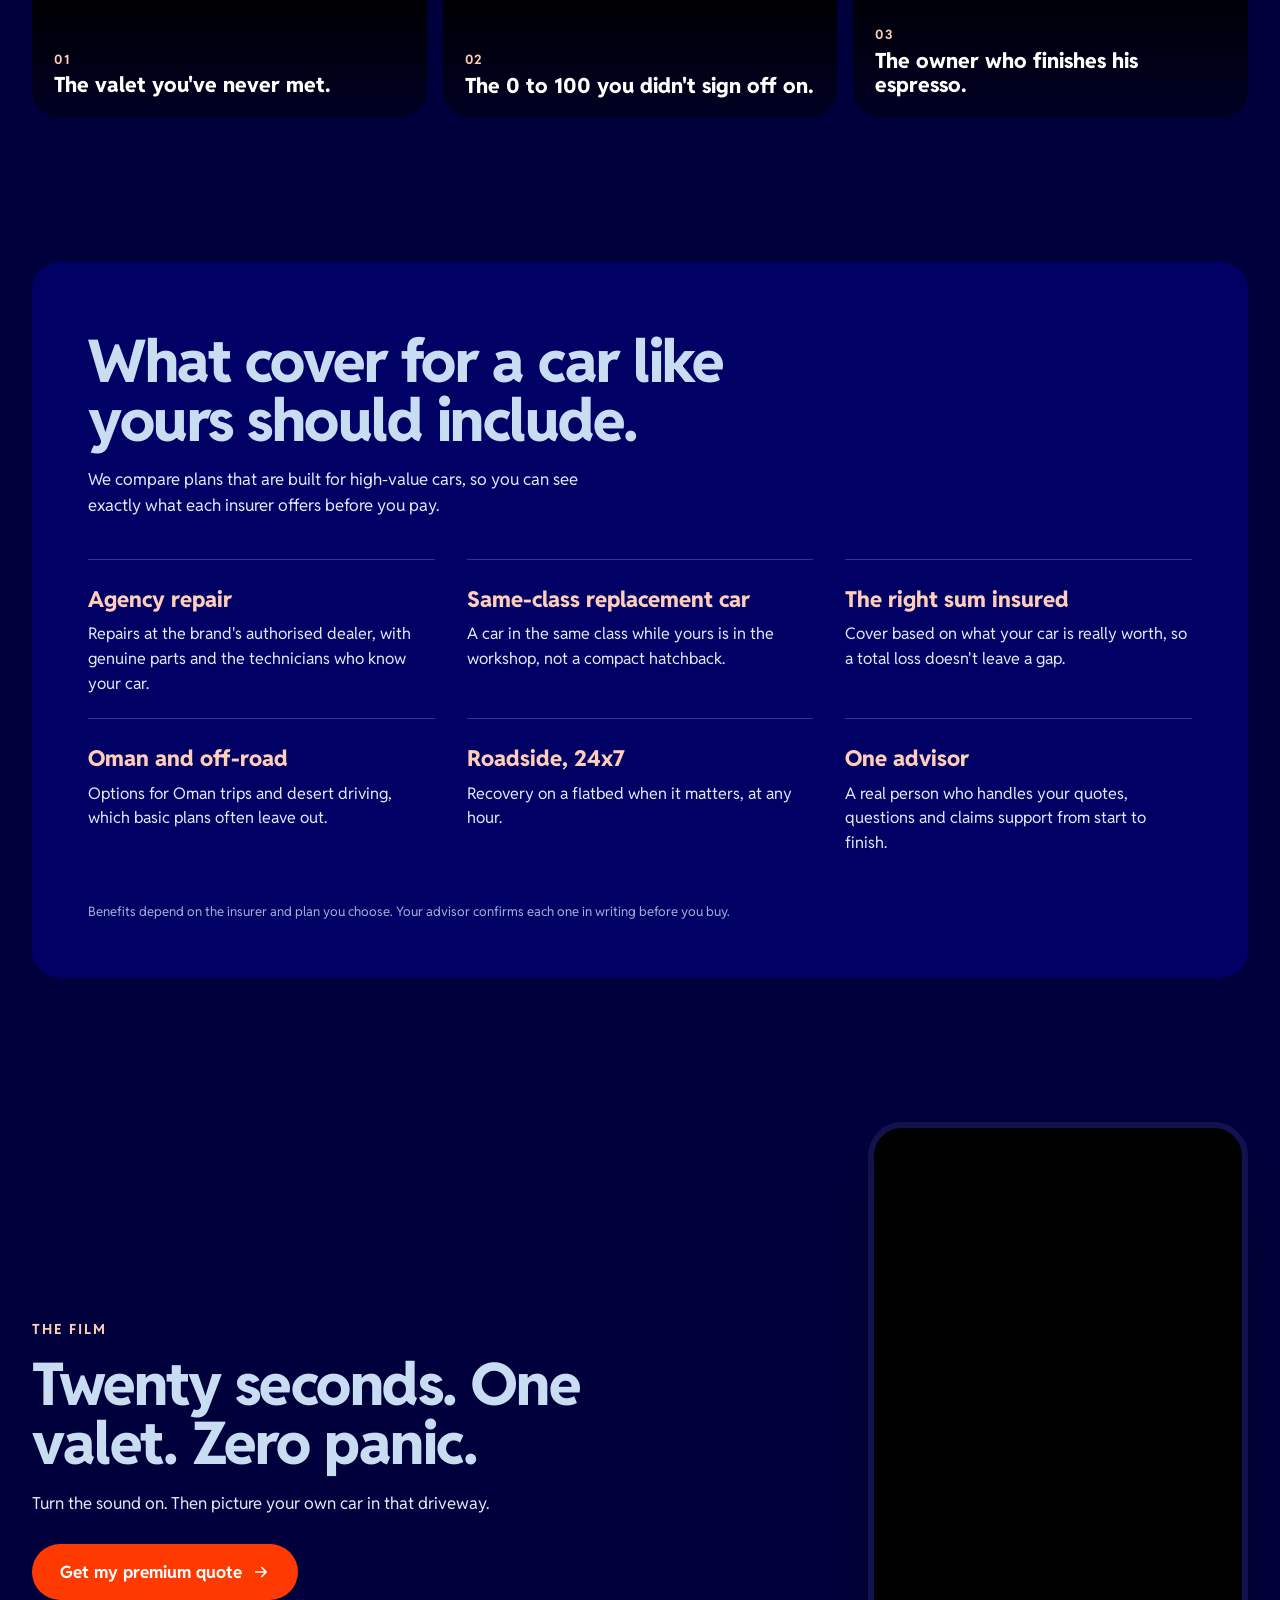
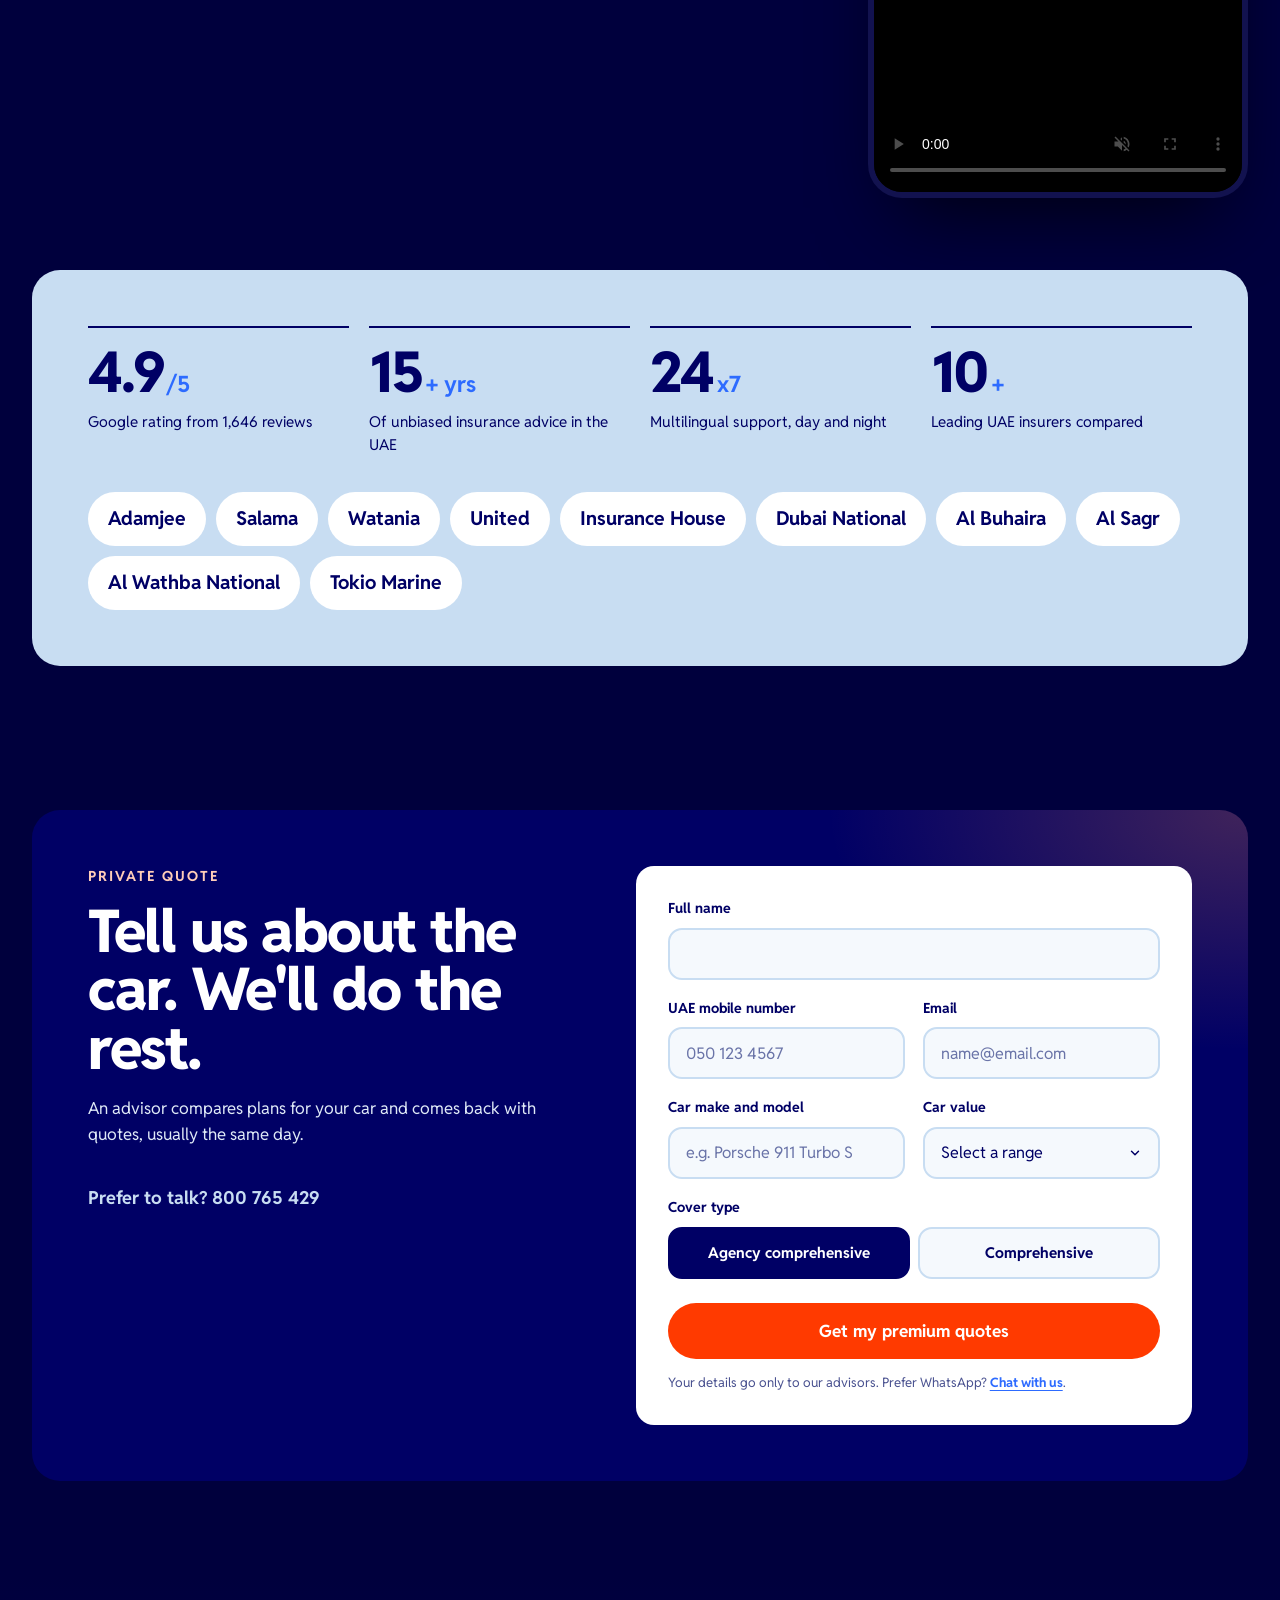
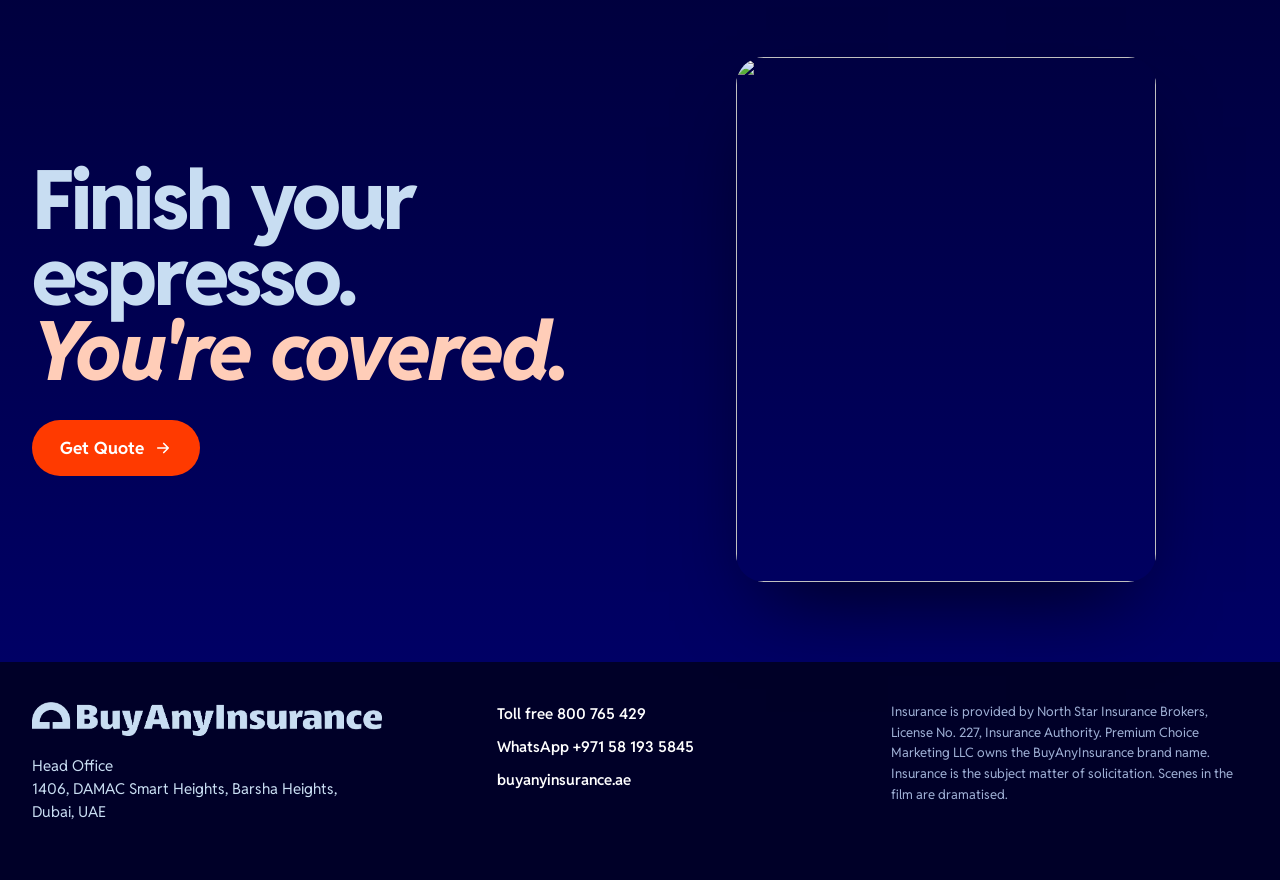
==== commit 7ea560ce: "Luxury page: give the film section's copy column room on desktop Co-Authored-By: Claude Opus 5.5 <no" ====
--- a/luxury-car-insurance.html
+++ b/luxury-car-insurance.html
@@ -26,7 +26,7 @@
 <link rel="preload" as="font" type="font/woff" href="/fonts/RedditSans-Regular.woff" crossorigin>
 <link rel="preload" as="image" href="https://d2ol7oe51mr4n9.cloudfront.net/user_3Di5qPzoAHKv5CR6Y1cNTvrEu5O/bd5508d1-28f2-4401-8ead-2b58f5658aa9.webp">
 <link rel="stylesheet" href="/styles.css">
-<link rel="stylesheet" href="/lux.css">
+<link rel="stylesheet" href="/lux.css?v=2">
 </head>
 <body class="lux" data-utm-campaign="ca_nov10_luxvalet_en" data-utm-content="nov10_lux_en" data-utm-term="nov10">
 
--- a/lux.css
+++ b/lux.css
@@ -56,7 +56,7 @@
 
 /* film */
 .lx-film-grid { display: grid; gap: 40px; align-items: center; }
-@media (min-width: 900px) { .lx-film-grid { grid-template-columns: 1fr auto; gap: 72px; } }
+@media (min-width: 900px) { .lx-film-grid { grid-template-columns: minmax(0, 1fr) minmax(300px, 380px); gap: 72px; } .lx-film-grid .lx-phone { width: 100%; } }
 .lx-film .lx-h2 { color: var(--ice); }
 .lx-film-cta { margin-top: 28px; }
 .lx-phone { width: min(100%, 380px); justify-self: center; aspect-ratio: 9 / 16; border-radius: 34px; overflow: hidden; background: #000; border: 6px solid #12124f; box-shadow: 0 40px 80px -30px rgba(0,0,0,0.8); }
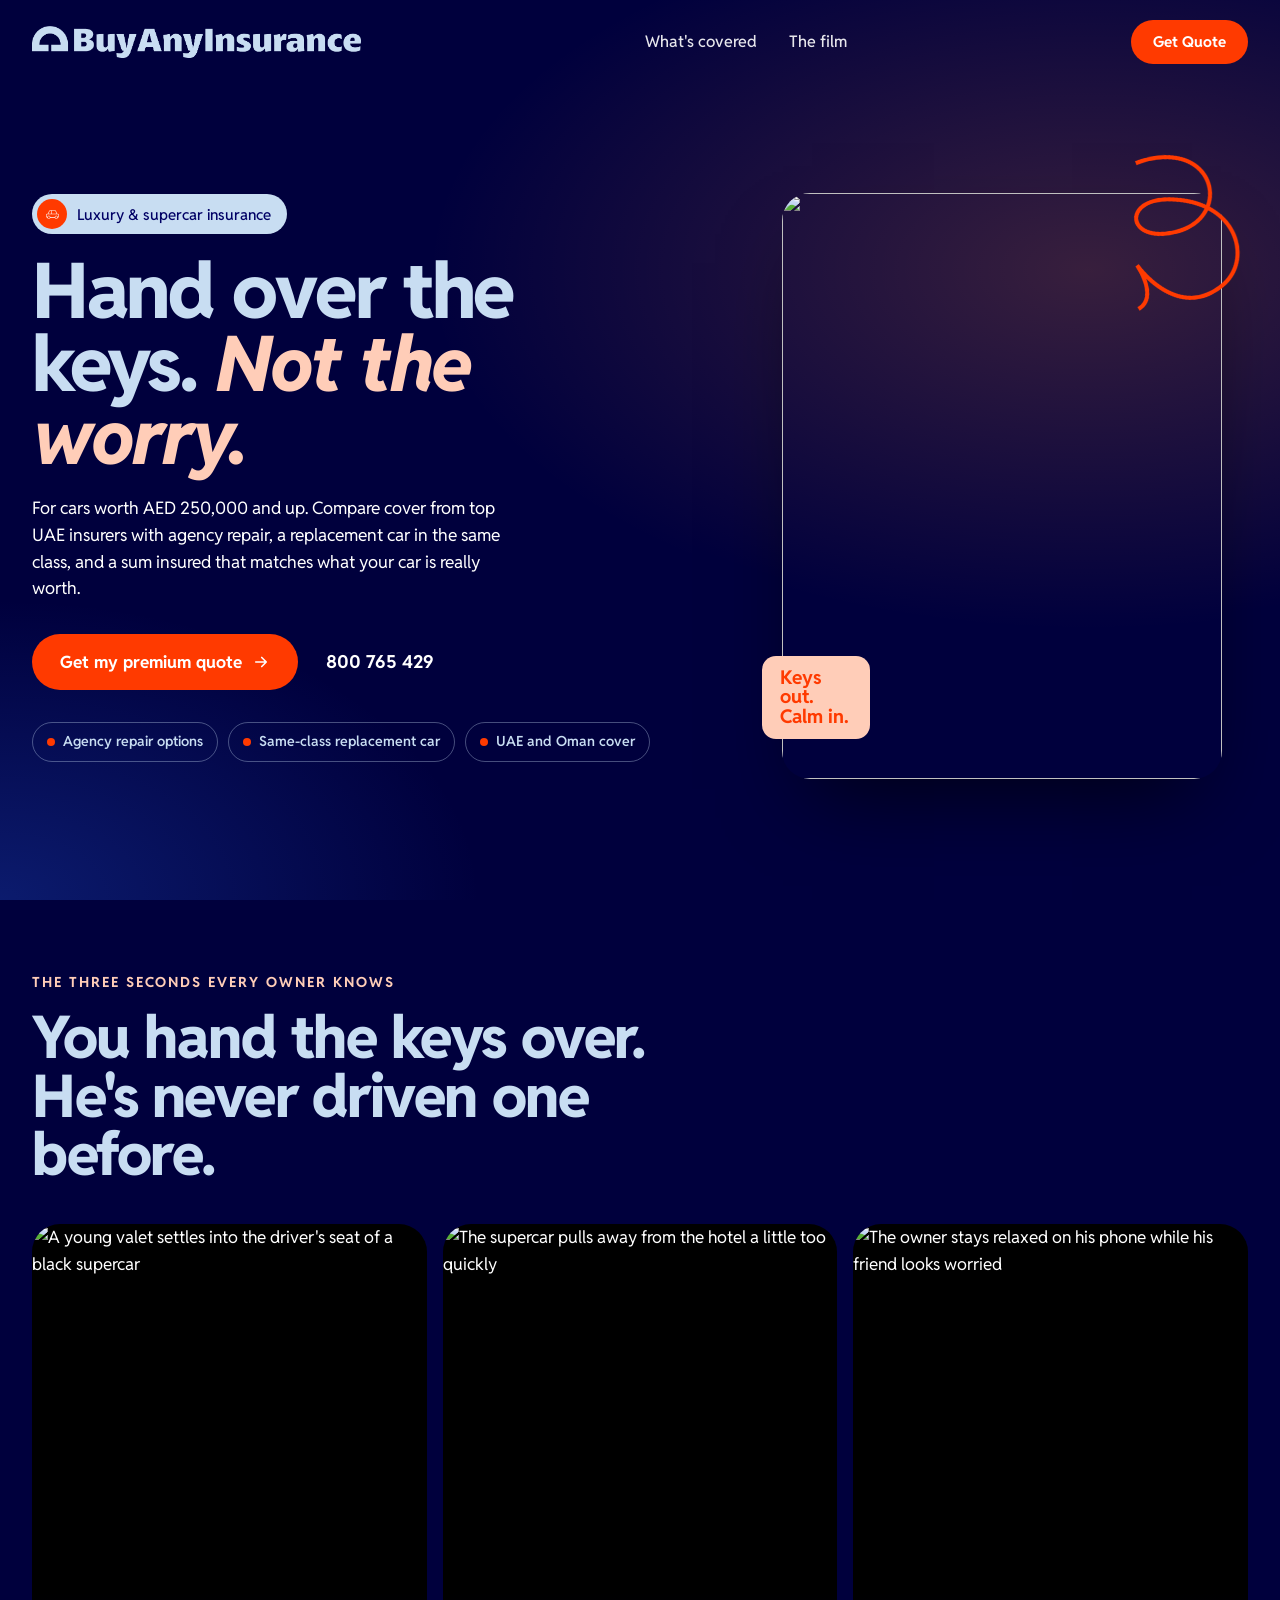
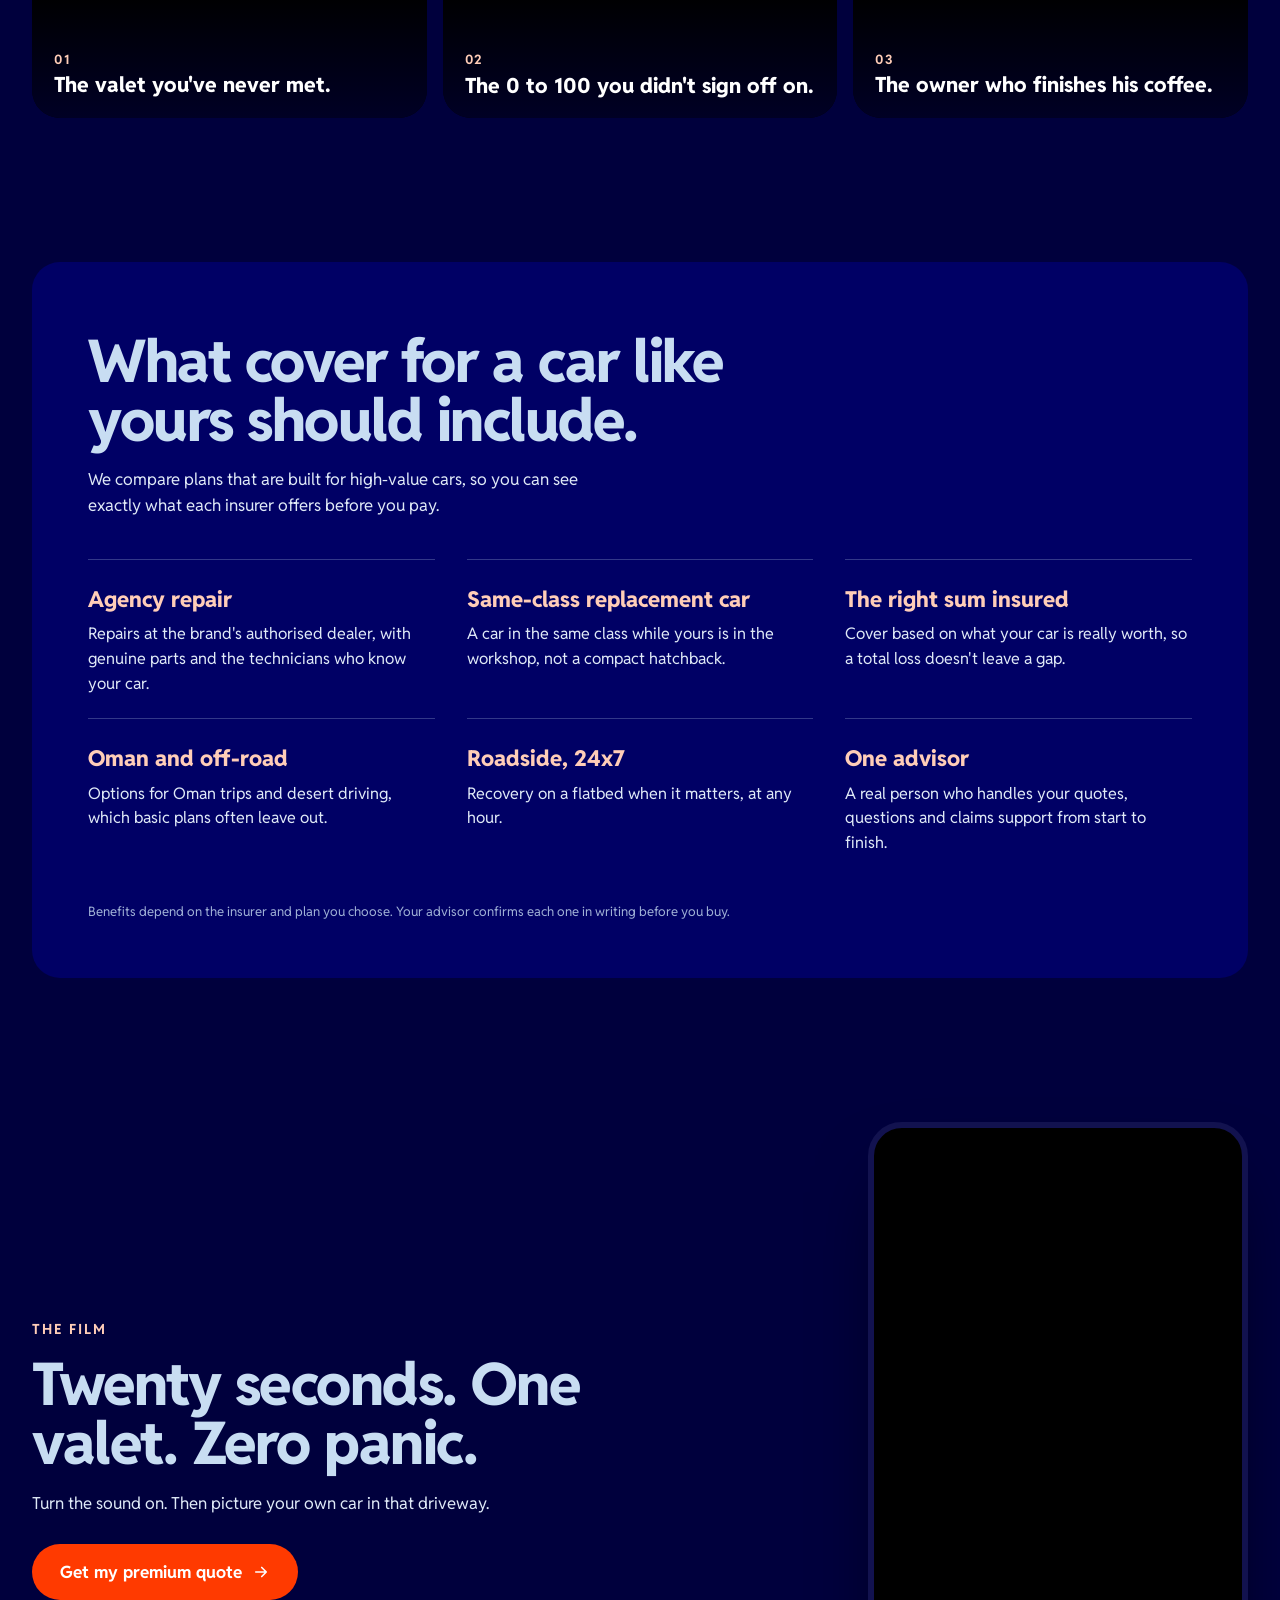
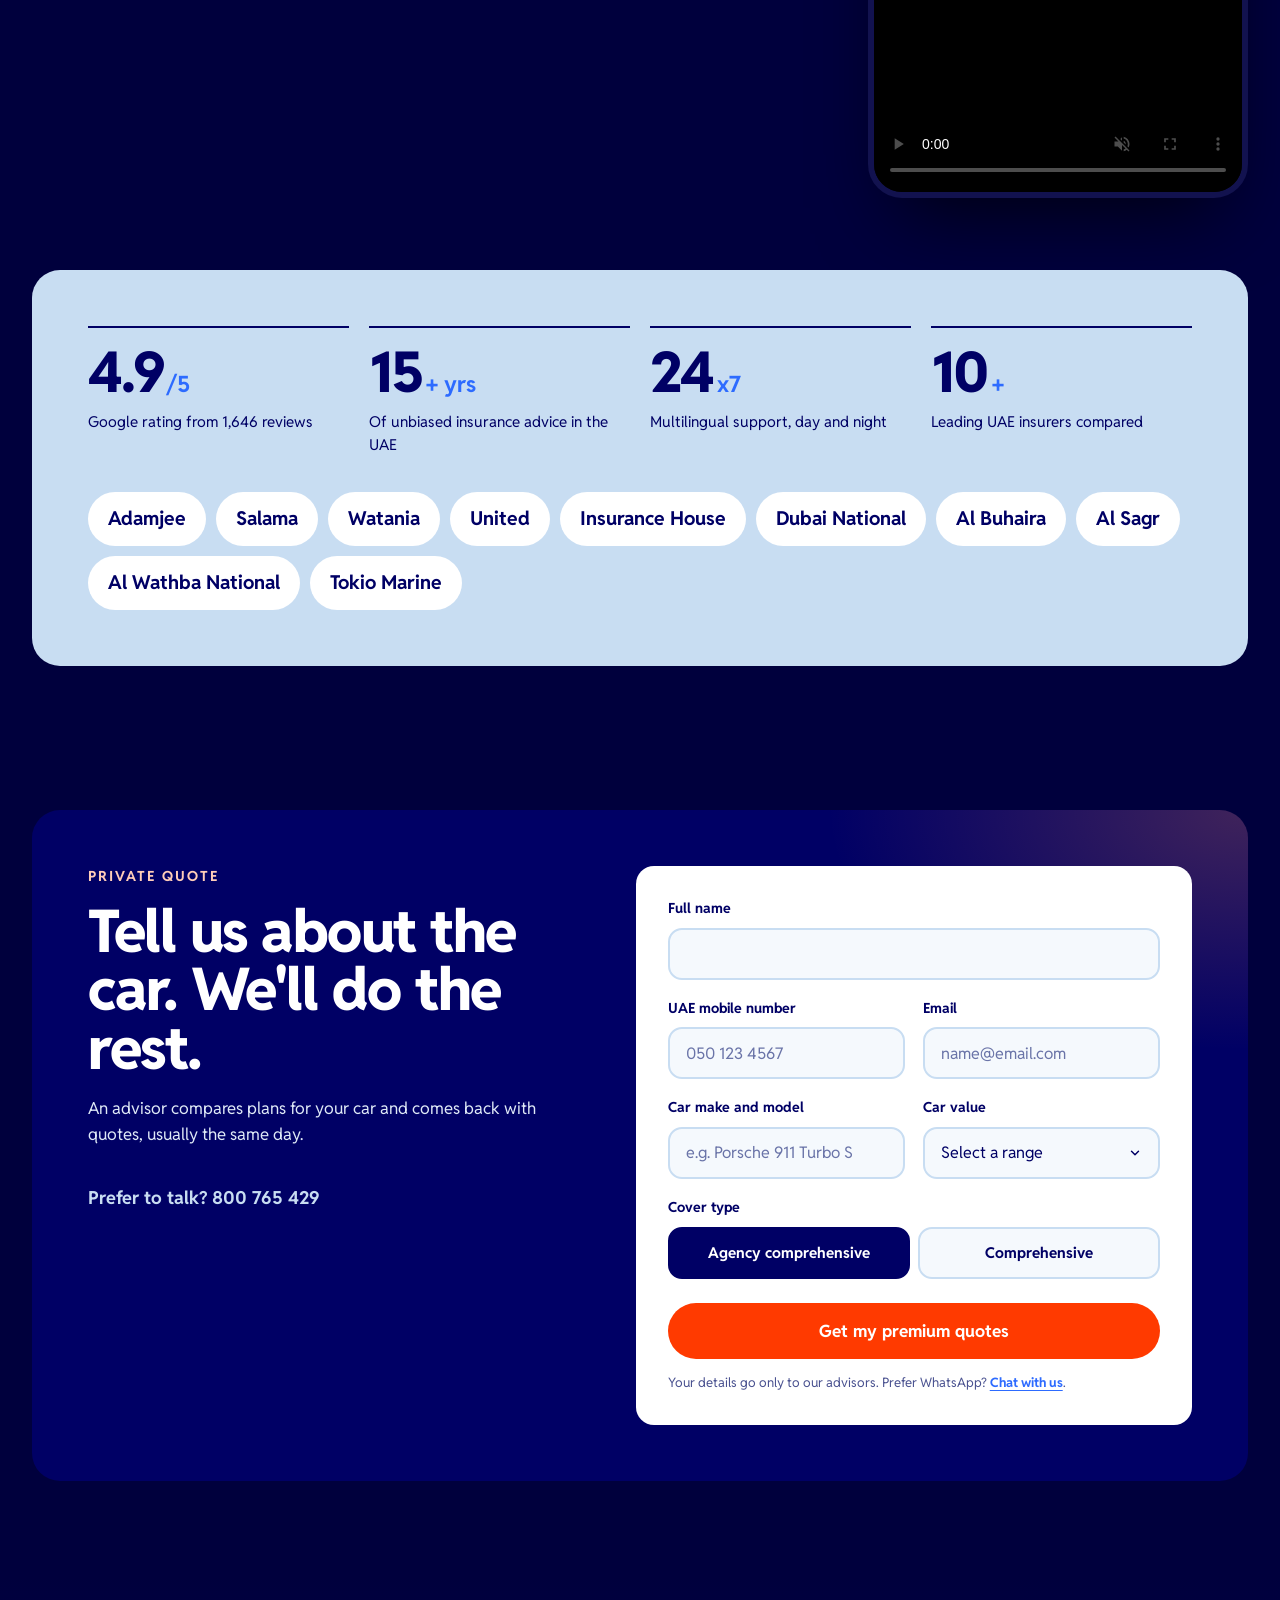
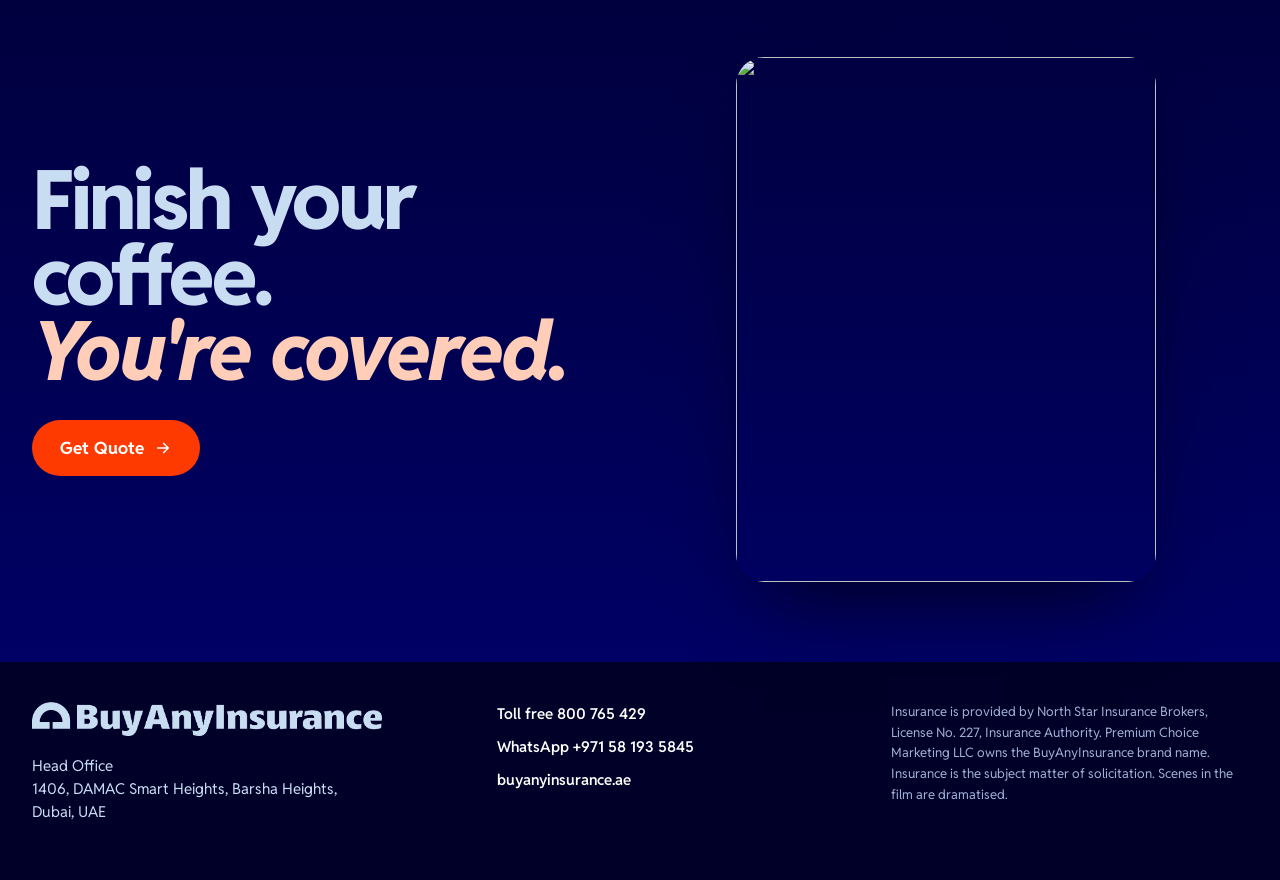
==== commit b59354db: "Luxury page: swap in the photorealistic Valet film and stills Co-Authored-By: Claude Opus 5.5 <norep" ====
--- a/luxury-car-insurance.html
+++ b/luxury-car-insurance.html
@@ -17,14 +17,14 @@
 <link rel="canonical" href="https://with.buyanyinsurance.ae/luxury-car-insurance">
 <meta property="og:title" content="Hand over the keys. Not the worry. | BuyAnyInsurance">
 <meta property="og:description" content="Insurance for luxury and supercars in the UAE, compared across top insurers. Toll free 800 765 429.">
-<meta property="og:image" content="https://d2ol7oe51mr4n9.cloudfront.net/user_3Di5qPzoAHKv5CR6Y1cNTvrEu5O/bd5508d1-28f2-4401-8ead-2b58f5658aa9.webp">
+<meta property="og:image" content="https://d2ol7oe51mr4n9.cloudfront.net/user_3Di5qPzoAHKv5CR6Y1cNTvrEu5O/0f12ba7b-369c-4107-bea0-e3d32fabea49.webp">
 <meta name="twitter:card" content="summary_large_image">
 <meta name="theme-color" content="#00003d">
 <link rel="icon" type="image/png" href="/brand/favicon.png">
 <link rel="preconnect" href="https://d2ol7oe51mr4n9.cloudfront.net">
 <link rel="preload" as="font" type="font/woff" href="/fonts/RedditSans-ExtraBold.woff" crossorigin>
 <link rel="preload" as="font" type="font/woff" href="/fonts/RedditSans-Regular.woff" crossorigin>
-<link rel="preload" as="image" href="https://d2ol7oe51mr4n9.cloudfront.net/user_3Di5qPzoAHKv5CR6Y1cNTvrEu5O/bd5508d1-28f2-4401-8ead-2b58f5658aa9.webp">
+<link rel="preload" as="image" href="https://d2ol7oe51mr4n9.cloudfront.net/user_3Di5qPzoAHKv5CR6Y1cNTvrEu5O/0f12ba7b-369c-4107-bea0-e3d32fabea49.webp">
 <link rel="stylesheet" href="/styles.css">
 <link rel="stylesheet" href="/lux.css?v=2">
 </head>
@@ -68,7 +68,7 @@
       <div class="lx-hero-visual" aria-hidden="true">
         <img class="hero-loop lx-loop" src="/brand/loop.png" alt="" width="700" height="972">
         <div class="lx-portrait">
-          <img src="https://d2ol7oe51mr4n9.cloudfront.net/user_3Di5qPzoAHKv5CR6Y1cNTvrEu5O/bd5508d1-28f2-4401-8ead-2b58f5658aa9.webp" alt="" width="752" height="1344">
+          <img src="https://d2ol7oe51mr4n9.cloudfront.net/user_3Di5qPzoAHKv5CR6Y1cNTvrEu5O/0f12ba7b-369c-4107-bea0-e3d32fabea49.webp" alt="" width="752" height="1344">
         </div>
         <span class="tag tag--peach lx-tag">Keys out.<br>Calm in.</span>
       </div>
@@ -79,19 +79,19 @@
   <section class="block lx-moment">
     <div class="wrap">
       <p class="lx-kicker reveal">The three seconds every owner knows</p>
-      <h2 class="lx-h2 reveal">You hand the keys over. He smiles a little too wide.</h2>
+      <h2 class="lx-h2 reveal">You hand the keys over. He's never driven one before.</h2>
       <div class="lx-strip">
         <figure class="lx-frame reveal">
-          <img src="https://d2ol7oe51mr4n9.cloudfront.net/user_3Di5qPzoAHKv5CR6Y1cNTvrEu5O/d583c5c6-d61a-45fc-b650-beae057633d9.webp" alt="A grinning valet grips the steering wheel of a black supercar" loading="lazy" width="752" height="1344">
+          <img src="https://d2ol7oe51mr4n9.cloudfront.net/user_3Di5qPzoAHKv5CR6Y1cNTvrEu5O/edd519b6-dea2-4c98-b8af-582380d7e775.webp" alt="A young valet settles into the driver's seat of a black supercar" loading="lazy" width="752" height="1344">
           <figcaption><span>01</span>The valet you've never met.</figcaption>
         </figure>
         <figure class="lx-frame reveal">
-          <img src="https://d2ol7oe51mr4n9.cloudfront.net/user_3Di5qPzoAHKv5CR6Y1cNTvrEu5O/272c4d5a-1eb8-48c1-afa6-aafc0ba076fa.webp" alt="The supercar launches away from the hotel in a cloud of tyre smoke" loading="lazy" width="752" height="1344">
+          <img src="https://d2ol7oe51mr4n9.cloudfront.net/user_3Di5qPzoAHKv5CR6Y1cNTvrEu5O/c8ac0488-8cdc-4577-b8fb-21a13b99d581.webp" alt="The supercar pulls away from the hotel a little too quickly" loading="lazy" width="752" height="1344">
           <figcaption><span>02</span>The 0 to 100 you didn't sign off on.</figcaption>
         </figure>
         <figure class="lx-frame reveal">
-          <img src="https://d2ol7oe51mr4n9.cloudfront.net/user_3Di5qPzoAHKv5CR6Y1cNTvrEu5O/f05753b0-3a70-4898-8bfb-a7aa63692a84.webp" alt="The owner calmly sips an espresso while his friend panics" loading="lazy" width="752" height="1344">
-          <figcaption><span>03</span>The owner who finishes his espresso.</figcaption>
+          <img src="https://d2ol7oe51mr4n9.cloudfront.net/user_3Di5qPzoAHKv5CR6Y1cNTvrEu5O/0c45bd7d-5b3a-4660-bd4f-a9c2c7b4e576.webp" alt="The owner stays relaxed on his phone while his friend looks worried" loading="lazy" width="752" height="1344">
+          <figcaption><span>03</span>The owner who finishes his coffee.</figcaption>
         </figure>
       </div>
     </div>
@@ -130,8 +130,8 @@
       </div>
       <div class="lx-phone reveal">
         <video class="film" autoplay muted loop playsinline preload="none" controls
-          poster="https://d2ol7oe51mr4n9.cloudfront.net/user_3Di5qPzoAHKv5CR6Y1cNTvrEu5O/bd5508d1-28f2-4401-8ead-2b58f5658aa9.webp"
-          data-src="https://d2ol7oe51mr4n9.cloudfront.net/user_3Di5qPzoAHKv5CR6Y1cNTvrEu5O/5023f160-68fc-41ec-a952-eaa6c57b2f14.mp4"></video>
+          poster="https://d2ol7oe51mr4n9.cloudfront.net/user_3Di5qPzoAHKv5CR6Y1cNTvrEu5O/0f12ba7b-369c-4107-bea0-e3d32fabea49.webp"
+          data-src="https://d2ol7oe51mr4n9.cloudfront.net/user_3Di5qPzoAHKv5CR6Y1cNTvrEu5O/155cf7d7-97e9-44fe-b5cd-8f3cd536add9.mp4"></video>
       </div>
     </div>
   </section>
@@ -202,14 +202,14 @@
   <section class="lx-footer-hero">
     <div class="wrap footer-grid-top">
       <div>
-        <p class="footer-title">Finish your espresso.<br><em>You're covered.</em></p>
+        <p class="footer-title">Finish your coffee.<br><em>You're covered.</em></p>
         <a class="btn btn--orange" href="#quote">
           Get Quote
           <svg aria-hidden="true" width="18" height="18" viewBox="0 0 24 24" fill="none" stroke="currentColor" stroke-width="2.2" stroke-linecap="round" stroke-linejoin="round"><path d="M5 12h14M13 6l6 6-6 6"/></svg>
         </a>
       </div>
       <div class="lx-footer-card" aria-hidden="true">
-        <img src="https://d2ol7oe51mr4n9.cloudfront.net/user_3Di5qPzoAHKv5CR6Y1cNTvrEu5O/f05753b0-3a70-4898-8bfb-a7aa63692a84.webp" alt="" loading="lazy" width="752" height="1344">
+        <img src="https://d2ol7oe51mr4n9.cloudfront.net/user_3Di5qPzoAHKv5CR6Y1cNTvrEu5O/0c45bd7d-5b3a-4660-bd4f-a9c2c7b4e576.webp" alt="" loading="lazy" width="752" height="1344">
       </div>
     </div>
   </section>
